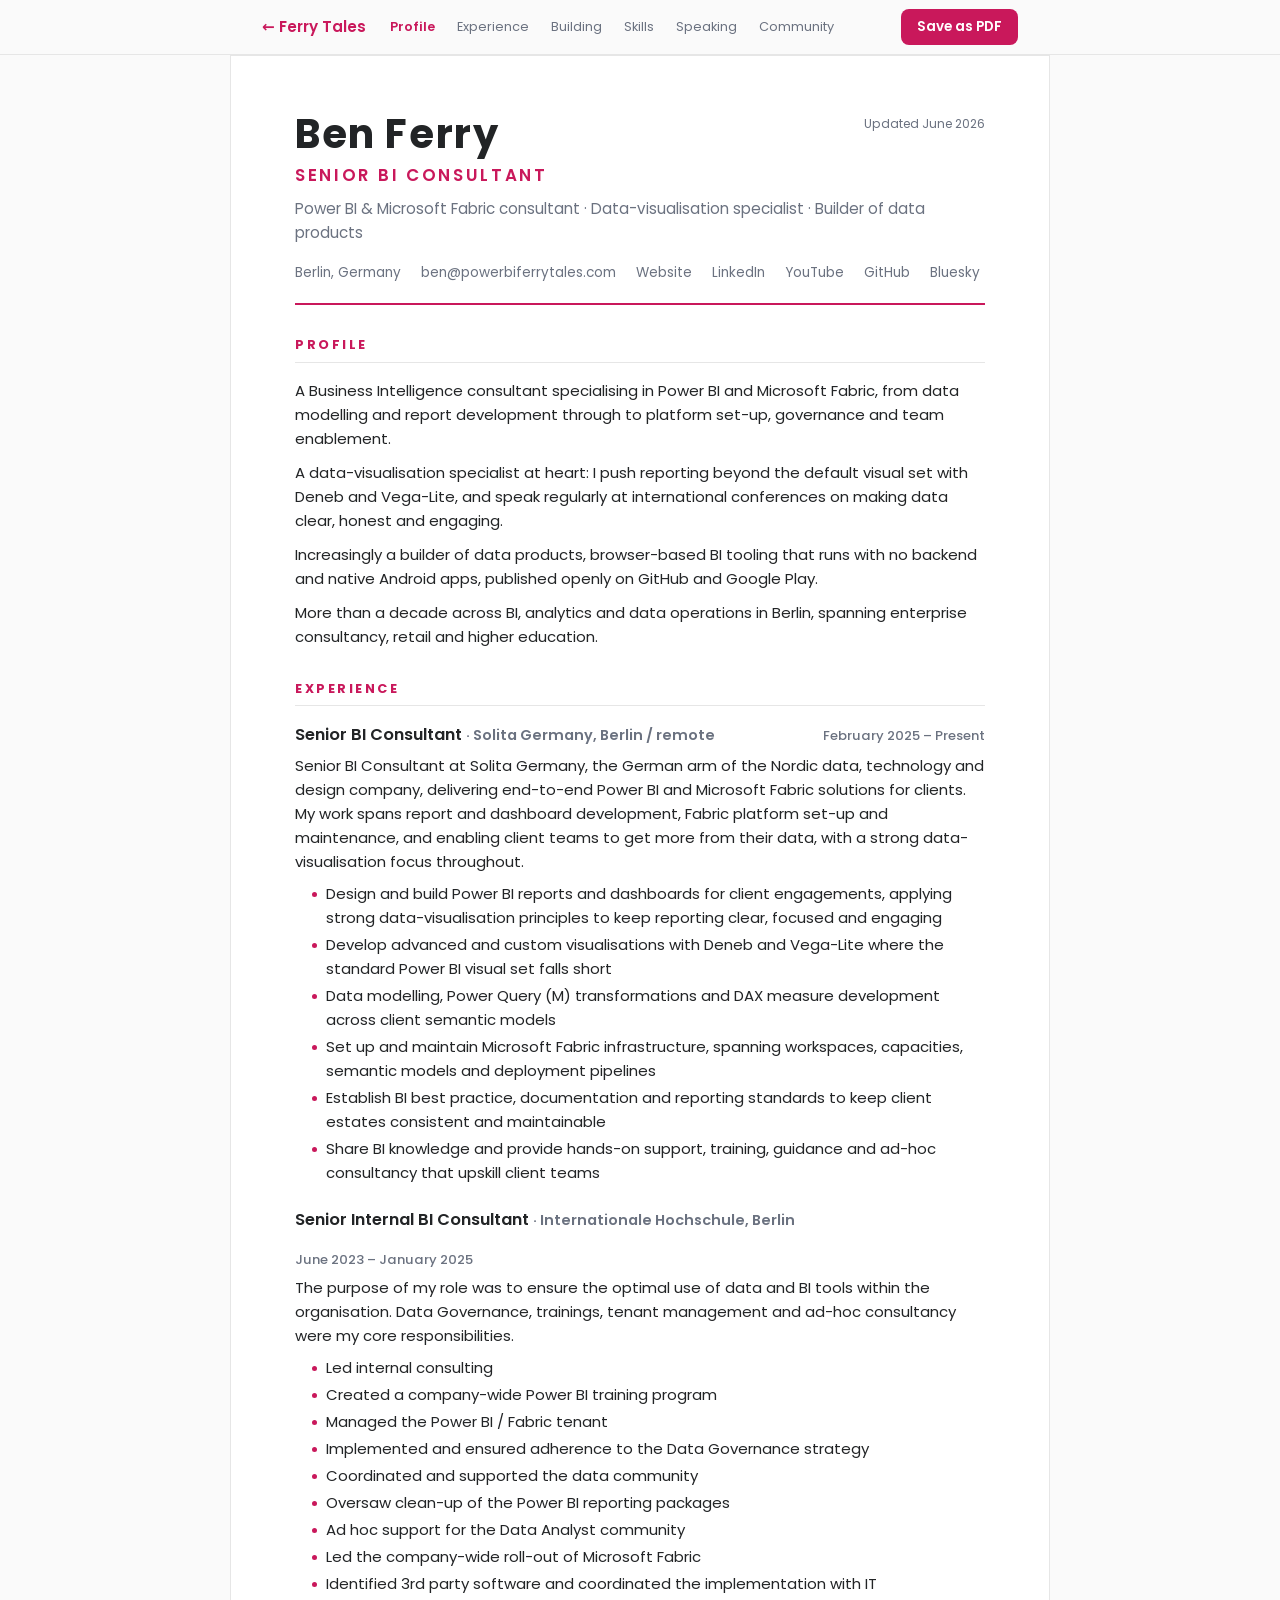
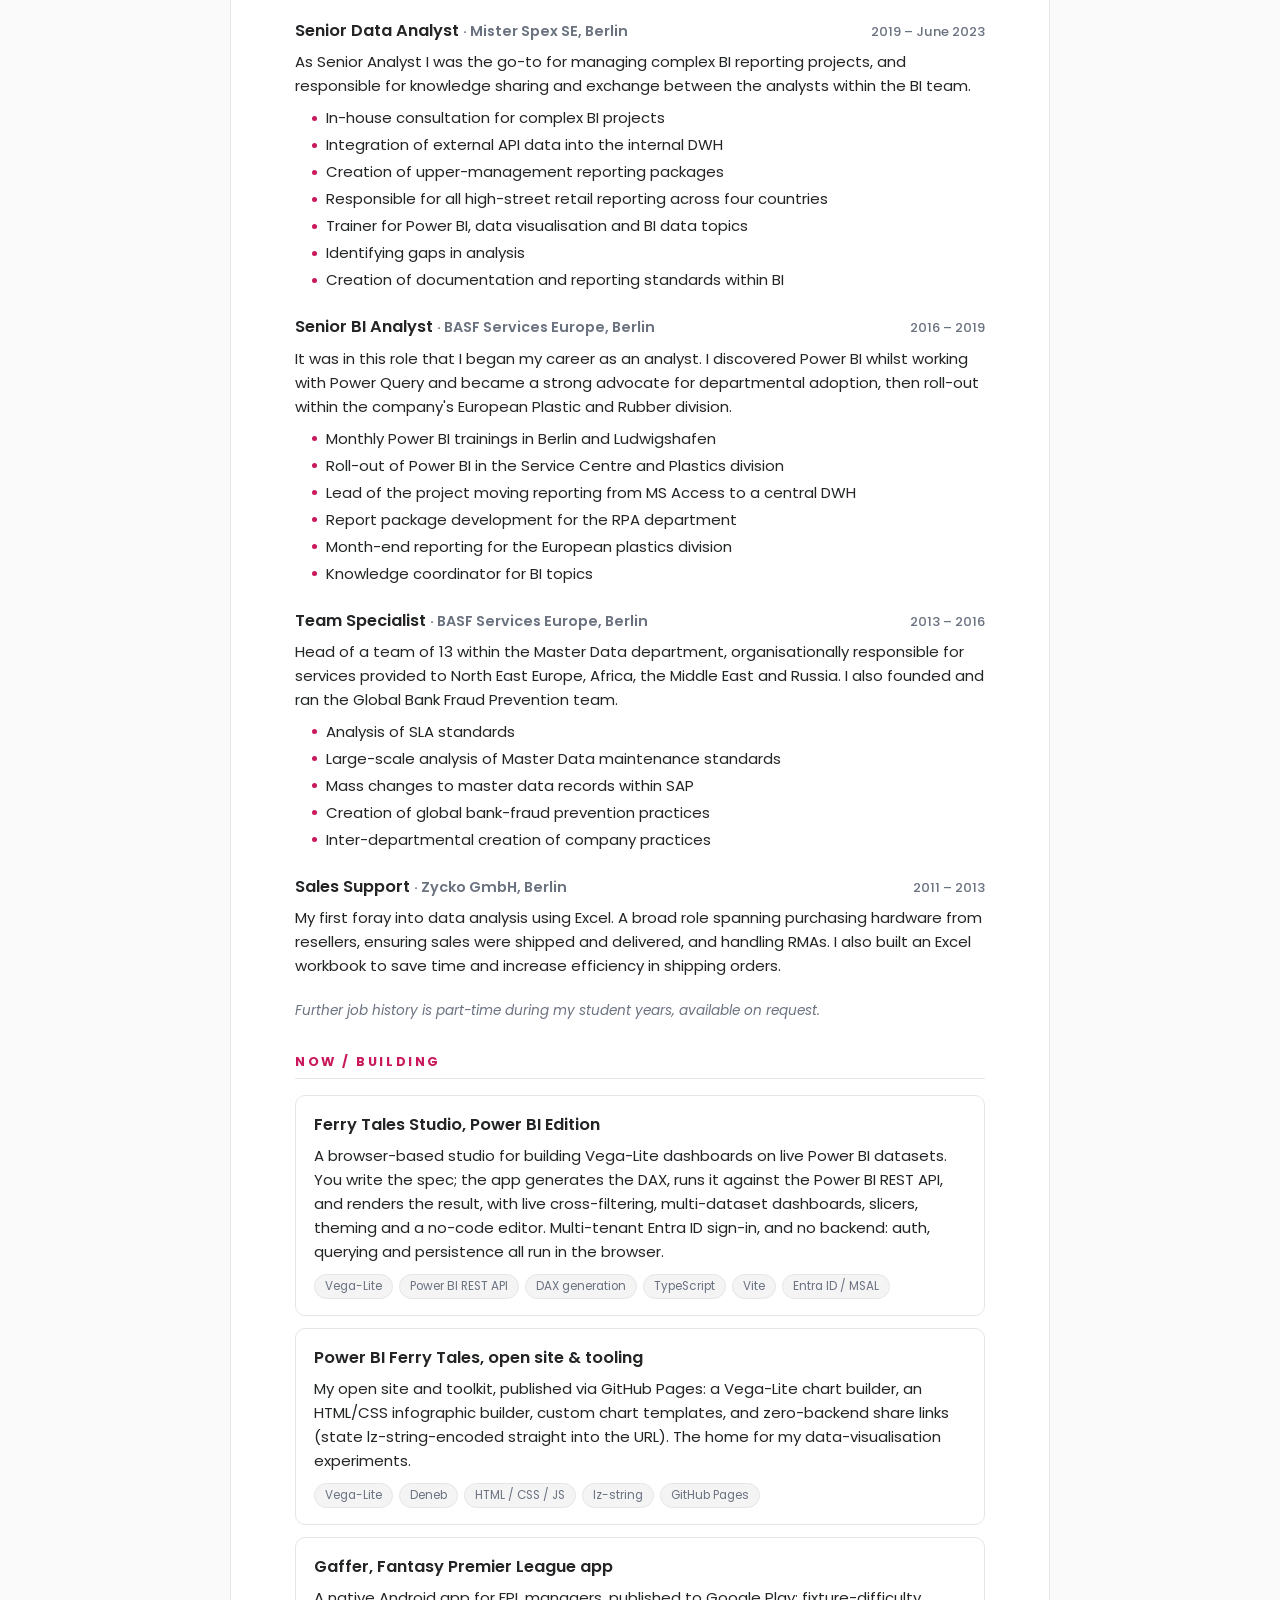
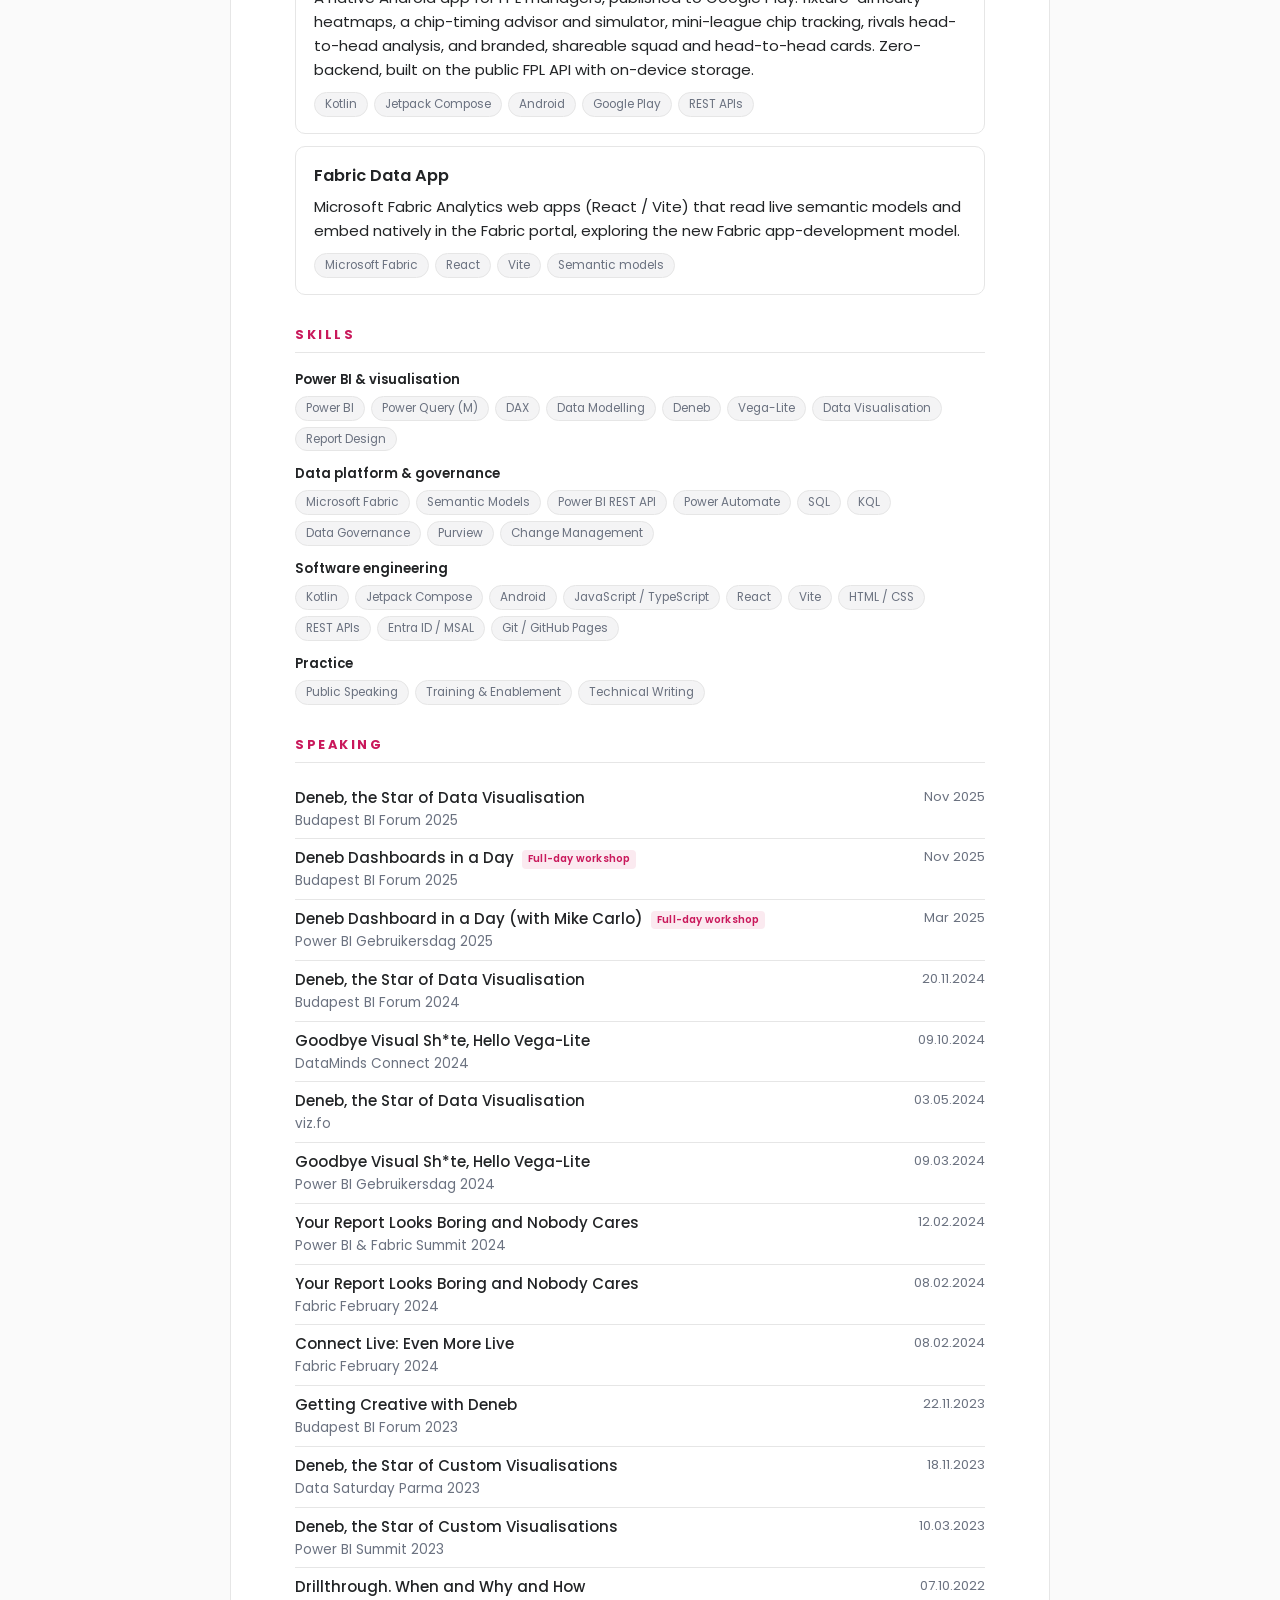
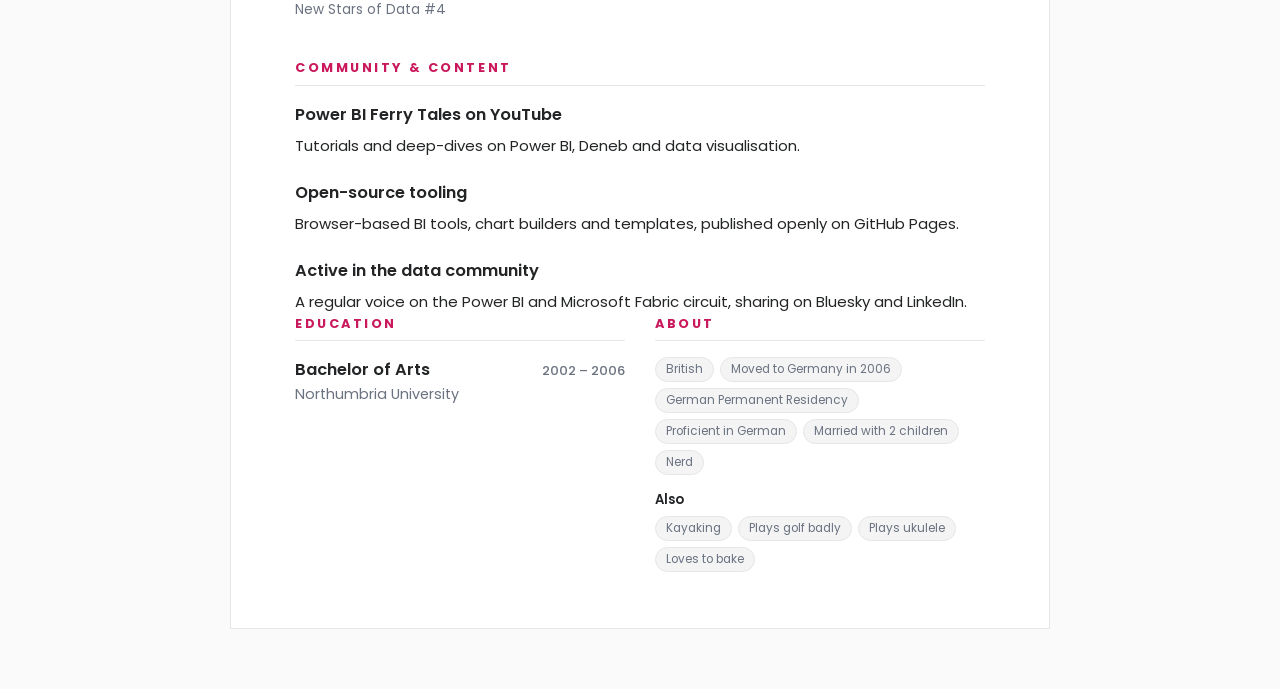
==== cv/index.html @ 7c1b6c0b "CV: add 2025 speaking engagements Budapest BI Forum 2025 (session + full-day precon) and Power BI Ge" ====
<!DOCTYPE html>
<html lang="en">
<head>
  <meta charset="UTF-8">
  <meta name="viewport" content="width=device-width, initial-scale=1.0">
  <title>Ben Ferry, CV</title>
  <meta name="description" content="Living CV of Ben Ferry, Senior BI Consultant. Power BI &amp; Microsoft Fabric, data visualisation, and a builder of data products.">
  <meta property="og:title" content="Ben Ferry, CV">
  <meta property="og:description" content="Senior BI Consultant. Power BI &amp; Microsoft Fabric, data visualisation, builder of data products.">
  <meta property="og:type" content="profile">
  <link rel="preconnect" href="https://fonts.googleapis.com">
  <link rel="preconnect" href="https://fonts.gstatic.com" crossorigin>
  <link href="https://fonts.googleapis.com/css2?family=Poppins:wght@400;500;600;700&display=swap" rel="stylesheet">
  <style>
    /* ── Tokens — one accent, neutrals exempt ── */
    :root{
      --accent:#c9185b;       /* the single brand accent */
      --ink:#222426;          /* primary text */
      --muted:#6b7280;        /* secondary text / dates */
      --rule:#e6e6e6;         /* hairline separators */
      --paper:#ffffff;
      --chip:#f4f4f5;         /* neutral chip fill */
      --maxw:820px;
    }
    *,*::before,*::after{box-sizing:border-box;margin:0;padding:0}
    html{-webkit-text-size-adjust:100%;scroll-behavior:smooth}
    @media(prefers-reduced-motion:reduce){html{scroll-behavior:auto}}
    body{
      font-family:'Poppins',system-ui,sans-serif;
      color:var(--ink);
      background:#fafafa;
      line-height:1.6;
      font-size:15px;
    }

    /* ── Scroll progress (screen only) ── */
    .progress{position:fixed;top:0;left:0;height:3px;width:0;background:var(--accent);z-index:60;transition:width .08s linear}

    /* ── Sticky top bar (screen only) ── */
    .topbar{position:sticky;top:0;z-index:50;background:rgba(250,250,250,.9);backdrop-filter:saturate(180%) blur(8px);-webkit-backdrop-filter:saturate(180%) blur(8px);border-bottom:1px solid var(--rule)}
    .topbar-inner{max-width:var(--maxw);margin:0 auto;display:flex;align-items:center;gap:14px;padding:9px 32px}
    .brand{color:var(--accent);text-decoration:none;font-weight:600;font-size:.95rem;white-space:nowrap}
    .brand:hover{opacity:.7}
    .secnav{display:flex;gap:2px;flex:1;overflow-x:auto;scrollbar-width:none}
    .secnav::-webkit-scrollbar{display:none}
    .secnav a{font-size:.8rem;color:var(--muted);text-decoration:none;padding:5px 10px;border-radius:6px;white-space:nowrap;transition:color .15s,background .15s}
    .secnav a:hover{color:var(--ink);background:var(--chip)}
    .secnav a.active{color:var(--accent);font-weight:600}
    .topbar-actions{display:flex;align-items:center;gap:10px;white-space:nowrap}
    .updated{color:var(--muted);font-size:.8rem}
    .btn{
      font-family:inherit;font-size:.85rem;font-weight:600;
      color:#fff;background:var(--accent);
      border:none;border-radius:8px;
      padding:8px 16px;cursor:pointer;
      transition:opacity .15s;
    }
    .btn:hover{opacity:.85}

    /* ── Sheet ── */
    .sheet{
      max-width:var(--maxw);
      margin:0 auto 60px;
      background:var(--paper);
      border:1px solid var(--rule);
      padding:56px 64px;
    }

    /* ── Masthead ── */
    .masthead{position:relative;border-bottom:2px solid var(--accent);padding-bottom:20px;margin-bottom:28px}
    .masthead .stamp{position:absolute;top:2px;right:0;color:var(--muted);font-size:.76rem}
    .masthead h1{
      font-size:2.5rem;font-weight:700;letter-spacing:.04em;
      color:var(--ink);line-height:1.1;
    }
    .masthead .role{
      color:var(--accent);font-weight:600;font-size:1.05rem;
      letter-spacing:.16em;text-transform:uppercase;margin-top:6px;
    }
    .masthead .tagline{color:var(--muted);margin-top:8px;font-size:.95rem}
    .contact{
      display:flex;flex-wrap:wrap;gap:6px 20px;margin-top:16px;
      font-size:.85rem;
    }
    .contact a,.contact span{color:var(--muted);text-decoration:none}
    .contact a:hover{color:var(--accent)}

    /* ── Sections ── */
    section{margin-top:30px;scroll-margin-top:66px}
    h2{
      font-size:.8rem;font-weight:700;letter-spacing:.2em;text-transform:uppercase;
      color:var(--accent);
      padding-bottom:6px;border-bottom:1px solid var(--rule);
      margin-bottom:16px;
    }
    .profile p{margin-bottom:10px}
    .profile p:last-child{margin-bottom:0}

    /* ── Entry (experience / now) ── */
    .entry{margin-bottom:22px;break-inside:avoid}
    .entry:last-child{margin-bottom:0}
    .entry-head{display:flex;justify-content:space-between;align-items:baseline;gap:16px;flex-wrap:wrap}
    .entry-title{font-weight:600;font-size:1.02rem}
    .entry-org{color:var(--muted);font-size:.9rem}
    .entry-dates{color:var(--muted);font-size:.82rem;white-space:nowrap;font-weight:500}
    .entry-summary{margin-top:6px}
    .entry ul{margin:8px 0 0 0;padding-left:1.1em;list-style:none}
    .entry ul li{position:relative;padding-left:14px;margin-bottom:3px}
    .entry ul li::before{content:"";position:absolute;left:0;top:.62em;width:5px;height:5px;background:var(--accent);border-radius:50%}

    /* ── Tags ── */
    .tags{display:flex;flex-wrap:wrap;gap:6px;margin-top:10px}
    .tag{
      font-size:.74rem;color:var(--muted);
      background:var(--chip);border:1px solid var(--rule);
      border-radius:999px;padding:2px 10px;
    }

    /* ── Skills ── */
    .skill-group{margin-bottom:12px}
    .skill-group h3{font-size:.82rem;font-weight:600;color:var(--ink);margin-bottom:6px}
    .skill-group .items{display:flex;flex-wrap:wrap;gap:6px}

    /* ── Speaking ── */
    .talk{display:flex;justify-content:space-between;gap:16px;padding:7px 0;border-bottom:1px solid var(--rule)}
    .talk:last-child{border-bottom:none}
    .talk .meta{min-width:0}
    .talk .title{font-weight:500}
    .talk .event{color:var(--muted);font-size:.85rem}
    .talk .date{color:var(--muted);font-size:.82rem;white-space:nowrap}
    .talk-label{display:inline-block;font-size:.64rem;font-weight:600;color:var(--accent);background:#fbeaf0;border-radius:4px;padding:1px 6px;margin-left:8px;vertical-align:1px;letter-spacing:.02em}

    /* ── Two-up footer sections ── */
    .grid2{display:grid;grid-template-columns:1fr 1fr;gap:30px}
    .pill-list{display:flex;flex-wrap:wrap;gap:6px}
    .note{color:var(--muted);font-size:.85rem;font-style:italic;margin-top:10px}

    /* ── Website-feel touches (screen only) ── */
    .tag{transition:color .15s,border-color .15s,background .15s}
    .tag:hover{color:var(--ink);border-color:var(--accent)}
    .contact a{transition:color .15s}
    .talk .title{transition:color .15s}
    .talk:hover .title{color:var(--accent)}
    .now .entry{border:1px solid var(--rule);border-radius:10px;padding:16px 18px;margin-bottom:12px;transition:border-color .18s}
    .now .entry:last-child{margin-bottom:0}
    html.js .now .entry:hover{border-color:var(--accent)}

    /* ── Scroll reveal (only when JS runs; print & reduced-motion opt out) ── */
    html.js .reveal{opacity:0;transform:translateY(14px);transition:opacity .5s ease,transform .5s ease}
    html.js .reveal.in{opacity:1;transform:none}
    @media(prefers-reduced-motion:reduce){html.js .reveal{opacity:1;transform:none;transition:none}}

    @media(max-width:680px){
      .sheet{padding:32px 22px}
      .masthead h1{font-size:2rem}
      .grid2{grid-template-columns:1fr;gap:20px}
      .topbar-inner{padding:9px 16px;gap:10px}
    }

    /* Hide the section nav before it gets tight enough to clip a label */
    @media(max-width:760px){ .secnav{display:none} }

    /* ── Print / PDF ── */
    @media print{
      body{background:#fff;font-size:11.5px}
      .topbar,.progress{display:none}
      .sheet{border:none;max-width:none;margin:0;padding:0 6mm}
      h2{break-after:avoid}
      .entry,.talk,.skill-group{break-inside:avoid}
      .now .entry{border:none;border-radius:0;padding:0;margin-bottom:16px}
      .reveal{opacity:1 !important;transform:none !important}
      a{color:inherit;text-decoration:none}
      @page{margin:14mm}
    }
  </style>
</head>
<body>

  <div class="progress" id="progress" aria-hidden="true"></div>

  <header class="topbar">
    <div class="topbar-inner">
      <a class="brand" href="../index.html">← Ferry Tales</a>
      <nav class="secnav" id="secnav" aria-label="CV sections"></nav>
      <div class="topbar-actions">
        <button class="btn" onclick="window.print()">Save as PDF</button>
      </div>
    </div>
  </header>

  <main class="sheet" id="cv" aria-busy="true">
    <p style="color:var(--muted)">Loading…</p>
  </main>

  <!-- ════════════════════════════════════════════════════════════════
       CV DATA — single source of truth. Edit this block to update the CV.
       (Embedded so the page works when opened directly, with no server.)
       ════════════════════════════════════════════════════════════════ -->
  <script type="application/json" id="cv-data">
{
  "updated": "June 2026",
  "name": "Ben Ferry",
  "title": "Senior BI Consultant",
  "tagline": "Power BI & Microsoft Fabric consultant · Data-visualisation specialist · Builder of data products",
  "contact": {
    "email": "ben@powerbiferrytales.com",
    "location": "Berlin, Germany",
    "website": "https://powerbiferrytales.github.io",
    "youtube": "https://www.youtube.com/@PowerBIFerryTales",
    "linkedin": "https://www.linkedin.com/in/powerbiferrytales/",
    "github": "https://github.com/powerbiferrytales",
    "bluesky": "https://bsky.app/profile/powerbiferrytales.bsky.social"
  },
  "profile": [
    "A Business Intelligence consultant specialising in Power BI and Microsoft Fabric, from data modelling and report development through to platform set-up, governance and team enablement.",
    "A data-visualisation specialist at heart: I push reporting beyond the default visual set with Deneb and Vega-Lite, and speak regularly at international conferences on making data clear, honest and engaging.",
    "Increasingly a builder of data products, browser-based BI tooling that runs with no backend and native Android apps, published openly on GitHub and Google Play.",
    "More than a decade across BI, analytics and data operations in Berlin, spanning enterprise consultancy, retail and higher education."
  ],
  "now": [
    {
      "name": "Ferry Tales Studio, Power BI Edition",
      "blurb": "A browser-based studio for building Vega-Lite dashboards on live Power BI datasets. You write the spec; the app generates the DAX, runs it against the Power BI REST API, and renders the result, with live cross-filtering, multi-dataset dashboards, slicers, theming and a no-code editor. Multi-tenant Entra ID sign-in, and no backend: auth, querying and persistence all run in the browser.",
      "tags": ["Vega-Lite", "Power BI REST API", "DAX generation", "TypeScript", "Vite", "Entra ID / MSAL"]
    },
    {
      "name": "Power BI Ferry Tales, open site & tooling",
      "blurb": "My open site and toolkit, published via GitHub Pages: a Vega-Lite chart builder, an HTML/CSS infographic builder, custom chart templates, and zero-backend share links (state lz-string-encoded straight into the URL). The home for my data-visualisation experiments.",
      "tags": ["Vega-Lite", "Deneb", "HTML / CSS / JS", "lz-string", "GitHub Pages"]
    },
    {
      "name": "Gaffer, Fantasy Premier League app",
      "blurb": "A native Android app for FPL managers, published to Google Play: fixture-difficulty heatmaps, a chip-timing advisor and simulator, mini-league chip tracking, rivals head-to-head analysis, and branded, shareable squad and head-to-head cards. Zero-backend, built on the public FPL API with on-device storage.",
      "tags": ["Kotlin", "Jetpack Compose", "Android", "Google Play", "REST APIs"]
    },
    {
      "name": "Fabric Data App",
      "blurb": "Microsoft Fabric Analytics web apps (React / Vite) that read live semantic models and embed natively in the Fabric portal, exploring the new Fabric app-development model.",
      "tags": ["Microsoft Fabric", "React", "Vite", "Semantic models"]
    }
  ],
  "experience": [
    {
      "role": "Senior BI Consultant",
      "org": "Solita Germany",
      "location": "Berlin / remote",
      "start": "February 2025",
      "end": "Present",
      "summary": "Senior BI Consultant at Solita Germany, the German arm of the Nordic data, technology and design company, delivering end-to-end Power BI and Microsoft Fabric solutions for clients. My work spans report and dashboard development, Fabric platform set-up and maintenance, and enabling client teams to get more from their data, with a strong data-visualisation focus throughout.",
      "bullets": [
        "Design and build Power BI reports and dashboards for client engagements, applying strong data-visualisation principles to keep reporting clear, focused and engaging",
        "Develop advanced and custom visualisations with Deneb and Vega-Lite where the standard Power BI visual set falls short",
        "Data modelling, Power Query (M) transformations and DAX measure development across client semantic models",
        "Set up and maintain Microsoft Fabric infrastructure, spanning workspaces, capacities, semantic models and deployment pipelines",
        "Establish BI best practice, documentation and reporting standards to keep client estates consistent and maintainable",
        "Share BI knowledge and provide hands-on support, training, guidance and ad-hoc consultancy that upskill client teams"
      ]
    },
    {
      "role": "Senior Internal BI Consultant",
      "org": "Internationale Hochschule",
      "location": "Berlin",
      "start": "June 2023",
      "end": "January 2025",
      "summary": "The purpose of my role was to ensure the optimal use of data and BI tools within the organisation. Data Governance, trainings, tenant management and ad-hoc consultancy were my core responsibilities.",
      "bullets": [
        "Led internal consulting",
        "Created a company-wide Power BI training program",
        "Managed the Power BI / Fabric tenant",
        "Implemented and ensured adherence to the Data Governance strategy",
        "Coordinated and supported the data community",
        "Oversaw clean-up of the Power BI reporting packages",
        "Ad hoc support for the Data Analyst community",
        "Led the company-wide roll-out of Microsoft Fabric",
        "Identified 3rd party software and coordinated the implementation with IT"
      ]
    },
    {
      "role": "Senior Data Analyst",
      "org": "Mister Spex SE",
      "location": "Berlin",
      "start": "2019",
      "end": "June 2023",
      "summary": "As Senior Analyst I was the go-to for managing complex BI reporting projects, and responsible for knowledge sharing and exchange between the analysts within the BI team.",
      "bullets": [
        "In-house consultation for complex BI projects",
        "Integration of external API data into the internal DWH",
        "Creation of upper-management reporting packages",
        "Responsible for all high-street retail reporting across four countries",
        "Trainer for Power BI, data visualisation and BI data topics",
        "Identifying gaps in analysis",
        "Creation of documentation and reporting standards within BI"
      ]
    },
    {
      "role": "Senior BI Analyst",
      "org": "BASF Services Europe",
      "location": "Berlin",
      "start": "2016",
      "end": "2019",
      "summary": "It was in this role that I began my career as an analyst. I discovered Power BI whilst working with Power Query and became a strong advocate for departmental adoption, then roll-out within the company's European Plastic and Rubber division.",
      "bullets": [
        "Monthly Power BI trainings in Berlin and Ludwigshafen",
        "Roll-out of Power BI in the Service Centre and Plastics division",
        "Lead of the project moving reporting from MS Access to a central DWH",
        "Report package development for the RPA department",
        "Month-end reporting for the European plastics division",
        "Knowledge coordinator for BI topics"
      ]
    },
    {
      "role": "Team Specialist",
      "org": "BASF Services Europe",
      "location": "Berlin",
      "start": "2013",
      "end": "2016",
      "summary": "Head of a team of 13 within the Master Data department, organisationally responsible for services provided to North East Europe, Africa, the Middle East and Russia. I also founded and ran the Global Bank Fraud Prevention team.",
      "bullets": [
        "Analysis of SLA standards",
        "Large-scale analysis of Master Data maintenance standards",
        "Mass changes to master data records within SAP",
        "Creation of global bank-fraud prevention practices",
        "Inter-departmental creation of company practices"
      ]
    },
    {
      "role": "Sales Support",
      "org": "Zycko GmbH",
      "location": "Berlin",
      "start": "2011",
      "end": "2013",
      "summary": "My first foray into data analysis using Excel. A broad role spanning purchasing hardware from resellers, ensuring sales were shipped and delivered, and handling RMAs. I also built an Excel workbook to save time and increase efficiency in shipping orders.",
      "bullets": []
    }
  ],
  "experienceNote": "Further job history is part-time during my student years, available on request.",
  "skills": [
    {
      "group": "Power BI & visualisation",
      "items": ["Power BI", "Power Query (M)", "DAX", "Data Modelling", "Deneb", "Vega-Lite", "Data Visualisation", "Report Design"]
    },
    {
      "group": "Data platform & governance",
      "items": ["Microsoft Fabric", "Semantic Models", "Power BI REST API", "Power Automate", "SQL", "KQL", "Data Governance", "Purview", "Change Management"]
    },
    {
      "group": "Software engineering",
      "items": ["Kotlin", "Jetpack Compose", "Android", "JavaScript / TypeScript", "React", "Vite", "HTML / CSS", "REST APIs", "Entra ID / MSAL", "Git / GitHub Pages"]
    },
    {
      "group": "Practice",
      "items": ["Public Speaking", "Training & Enablement", "Technical Writing"]
    }
  ],
  "speaking": [
    { "event": "Budapest BI Forum 2025", "date": "Nov 2025", "talk": "Deneb, the Star of Data Visualisation" },
    { "event": "Budapest BI Forum 2025", "date": "Nov 2025", "talk": "Deneb Dashboards in a Day", "label": "Full-day workshop" },
    { "event": "Power BI Gebruikersdag 2025", "date": "Mar 2025", "talk": "Deneb Dashboard in a Day (with Mike Carlo)", "label": "Full-day workshop" },
    { "event": "Budapest BI Forum 2024", "date": "20.11.2024", "talk": "Deneb, the Star of Data Visualisation" },
    { "event": "DataMinds Connect 2024", "date": "09.10.2024", "talk": "Goodbye Visual Sh*te, Hello Vega-Lite" },
    { "event": "viz.fo", "date": "03.05.2024", "talk": "Deneb, the Star of Data Visualisation" },
    { "event": "Power BI Gebruikersdag 2024", "date": "09.03.2024", "talk": "Goodbye Visual Sh*te, Hello Vega-Lite" },
    { "event": "Power BI & Fabric Summit 2024", "date": "12.02.2024", "talk": "Your Report Looks Boring and Nobody Cares" },
    { "event": "Fabric February 2024", "date": "08.02.2024", "talk": "Your Report Looks Boring and Nobody Cares" },
    { "event": "Fabric February 2024", "date": "08.02.2024", "talk": "Connect Live: Even More Live" },
    { "event": "Budapest BI Forum 2023", "date": "22.11.2023", "talk": "Getting Creative with Deneb" },
    { "event": "Data Saturday Parma 2023", "date": "18.11.2023", "talk": "Deneb, the Star of Custom Visualisations" },
    { "event": "Power BI Summit 2023", "date": "10.03.2023", "talk": "Deneb, the Star of Custom Visualisations" },
    { "event": "New Stars of Data #4", "date": "07.10.2022", "talk": "Drillthrough. When and Why and How" }
  ],
  "community": [
    { "name": "Power BI Ferry Tales on YouTube", "blurb": "Tutorials and deep-dives on Power BI, Deneb and data visualisation." },
    { "name": "Open-source tooling", "blurb": "Browser-based BI tools, chart builders and templates, published openly on GitHub Pages." },
    { "name": "Active in the data community", "blurb": "A regular voice on the Power BI and Microsoft Fabric circuit, sharing on Bluesky and LinkedIn." }
  ],
  "education": [
    { "qualification": "Bachelor of Arts", "institution": "Northumbria University", "period": "2002 – 2006" }
  ],
  "about": ["British", "Moved to Germany in 2006", "German Permanent Residency", "Proficient in German", "Married with 2 children", "Nerd"],
  "interests": ["Kayaking", "Plays golf badly", "Plays ukulele", "Loves to bake"]
}
  </script>

  <script>
    const esc = s => String(s).replace(/[&<>"]/g, c => ({'&':'&amp;','<':'&lt;','>':'&gt;','"':'&quot;'}[c]));

    function contactRow(c){
      const parts = [];
      if(c.location) parts.push(`<span>${esc(c.location)}</span>`);
      if(c.email)    parts.push(`<a href="mailto:${esc(c.email)}">${esc(c.email)}</a>`);
      if(c.website)  parts.push(`<a href="${esc(c.website)}" target="_blank" rel="noopener">Website</a>`);
      if(c.linkedin) parts.push(`<a href="${esc(c.linkedin)}" target="_blank" rel="noopener">LinkedIn</a>`);
      if(c.youtube)  parts.push(`<a href="${esc(c.youtube)}" target="_blank" rel="noopener">YouTube</a>`);
      if(c.github)   parts.push(`<a href="${esc(c.github)}" target="_blank" rel="noopener">GitHub</a>`);
      if(c.bluesky)  parts.push(`<a href="${esc(c.bluesky)}" target="_blank" rel="noopener">Bluesky</a>`);
      return `<div class="contact">${parts.join('')}</div>`;
    }

    const tags = arr => arr && arr.length
      ? `<div class="tags">${arr.map(t=>`<span class="tag">${esc(t)}</span>`).join('')}</div>` : '';

    function nowSection(items){
      if(!items || !items.length) return '';
      return `<section class="now"><h2>Now / Building</h2>${items.map(p=>`
        <div class="entry">
          <div class="entry-head"><span class="entry-title">${esc(p.name)}</span></div>
          <p class="entry-summary">${esc(p.blurb)}</p>
          ${tags(p.tags)}
        </div>`).join('')}</section>`;
    }

    function experienceSection(items, note){
      if(!items || !items.length) return '';
      const body = items.map(e=>`
        <div class="entry">
          <div class="entry-head">
            <span class="entry-title">${esc(e.role)} <span class="entry-org">· ${esc(e.org)}${e.location?', '+esc(e.location):''}</span></span>
            <span class="entry-dates">${esc(e.start)} – ${esc(e.end)}</span>
          </div>
          ${e.summary?`<p class="entry-summary">${esc(e.summary)}</p>`:''}
          ${e.bullets && e.bullets.length?`<ul>${e.bullets.map(b=>`<li>${esc(b)}</li>`).join('')}</ul>`:''}
        </div>`).join('');
      return `<section><h2>Experience</h2>${body}${note?`<p class="note">${esc(note)}</p>`:''}</section>`;
    }

    function skillsSection(groups){
      if(!groups || !groups.length) return '';
      return `<section><h2>Skills</h2>${groups.map(g=>`
        <div class="skill-group">
          <h3>${esc(g.group)}</h3>
          <div class="items">${g.items.map(i=>`<span class="tag">${esc(i)}</span>`).join('')}</div>
        </div>`).join('')}</section>`;
    }

    function speakingSection(items){
      if(!items || !items.length) return '';
      return `<section><h2>Speaking</h2>${items.map(t=>`
        <div class="talk">
          <div class="meta"><div class="title">${esc(t.talk)}${t.label?`<span class="talk-label">${esc(t.label)}</span>`:''}</div><div class="event">${esc(t.event)}</div></div>
          <div class="date">${esc(t.date)}</div>
        </div>`).join('')}</section>`;
    }

    function communitySection(items){
      if(!items || !items.length) return '';
      return `<section><h2>Community &amp; Content</h2>${items.map(c=>`
        <div class="entry">
          <div class="entry-head"><span class="entry-title">${esc(c.name)}</span></div>
          ${c.blurb?`<p class="entry-summary">${esc(c.blurb)}</p>`:''}
        </div>`).join('')}</section>`;
    }

    function footerSections(cv){
      const edu = (cv.education||[]).map(e=>`
        <div class="entry">
          <div class="entry-head">
            <span class="entry-title">${esc(e.qualification)}</span>
            <span class="entry-dates">${esc(e.period)}</span>
          </div>
          <div class="entry-org">${esc(e.institution)}</div>
        </div>`).join('');
      const about = (cv.about||[]).map(a=>`<span class="tag">${esc(a)}</span>`).join('');
      const interests = (cv.interests||[]).map(a=>`<span class="tag">${esc(a)}</span>`).join('');
      return `
        <div class="grid2">
          <section style="margin-top:0"><h2>Education</h2>${edu}</section>
          <section style="margin-top:0"><h2>About</h2><div class="pill-list">${about}</div>
            ${interests?`<h3 style="font-size:.82rem;font-weight:600;margin:14px 0 6px">Also</h3><div class="pill-list">${interests}</div>`:''}
          </section>
        </div>`;
    }

    function render(cv){
      document.title = `${cv.name}, CV`;
      const html = `
        <header class="masthead">
          ${cv.updated?`<div class="stamp">Updated ${esc(cv.updated)}</div>`:''}
          <h1>${esc(cv.name)}</h1>
          <div class="role">${esc(cv.title)}</div>
          ${cv.tagline?`<div class="tagline">${esc(cv.tagline)}</div>`:''}
          ${contactRow(cv.contact||{})}
        </header>
        ${cv.profile&&cv.profile.length?`<section class="profile"><h2>Profile</h2>${cv.profile.map(p=>`<p>${esc(p)}</p>`).join('')}</section>`:''}
        ${experienceSection(cv.experience, cv.experienceNote)}
        ${nowSection(cv.now)}
        ${skillsSection(cv.skills)}
        ${speakingSection(cv.speaking)}
        ${communitySection(cv.community)}
        ${footerSections(cv)}
      `;
      const el = document.getElementById('cv');
      el.innerHTML = html;
      el.setAttribute('aria-busy','false');
    }

    const slug = s => s.toLowerCase().replace(/[^a-z0-9]+/g,'-').replace(/^-|-$/g,'');
    const NAV_LABELS = { 'now-building':'Building', 'community-content':'Community', 'education-about':'Education' };

    function enhance(){
      const cvEl = document.getElementById('cv');
      const sections = [...cvEl.querySelectorAll(':scope > section')];
      const nav = document.getElementById('secnav');

      // Build the section nav from whatever sections were rendered
      sections.forEach(s=>{
        const h = s.querySelector('h2'); if(!h) return;
        const id = slug(h.textContent);
        s.id = id;
        const a = document.createElement('a');
        a.href = '#'+id;
        a.textContent = NAV_LABELS[id] || h.textContent.trim();
        a.dataset.target = id;
        nav.appendChild(a);
      });
      const links = [...nav.querySelectorAll('a')];

      // Scroll-reveal (sections + footer block)
      const revealEls = [...sections];
      const footer = cvEl.querySelector('.grid2'); if(footer) revealEls.push(footer);
      revealEls.forEach(el=>el.classList.add('reveal'));
      // Hard reveal: drop the .reveal hidden state entirely so visibility never
      // depends on a transition actually running (belt-and-braces for odd envs).
      const hardReveal = ()=>revealEls.forEach(el=>{ el.classList.add('in'); el.classList.remove('reveal'); });

      try{
        if('IntersectionObserver' in window){
          const ro = new IntersectionObserver((entries)=>{
            entries.forEach(e=>{ if(e.isIntersecting){ e.target.classList.add('in'); ro.unobserve(e.target); } });
          }, { rootMargin:'0px 0px -8% 0px', threshold:0.05 });
          revealEls.forEach(el=>ro.observe(el));

          // Scroll-spy: highlight the section crossing the middle band
          const so = new IntersectionObserver((entries)=>{
            entries.forEach(e=>{ if(e.isIntersecting){
              links.forEach(l=>l.classList.toggle('active', l.dataset.target===e.target.id));
            }});
          }, { rootMargin:'-45% 0px -50% 0px', threshold:0 });
          sections.forEach(s=>so.observe(s));
        } else {
          hardReveal();
        }
      }catch(e){ hardReveal(); }

      // Fail-safe: if nothing has revealed shortly after load, force everything visible
      setTimeout(()=>{ if(!cvEl.querySelector('.reveal.in')) hardReveal(); }, 1000);

      // Scroll-progress bar
      const prog = document.getElementById('progress');
      const onScroll = ()=>{
        const h = document.documentElement;
        const max = h.scrollHeight - h.clientHeight;
        prog.style.width = (max>0 ? (h.scrollTop/max)*100 : 0) + '%';
      };
      window.addEventListener('scroll', onScroll, { passive:true });
      onScroll();
    }

    try{
      document.documentElement.classList.add('js');
      const data = JSON.parse(document.getElementById('cv-data').textContent);
      render(data);
      enhance();
    }catch(err){
      document.getElementById('cv').innerHTML =
        `<p style="color:var(--muted)">Couldn't read the embedded CV data (${esc(err.message)}).</p>`;
    }
  </script>
</body>
</html>
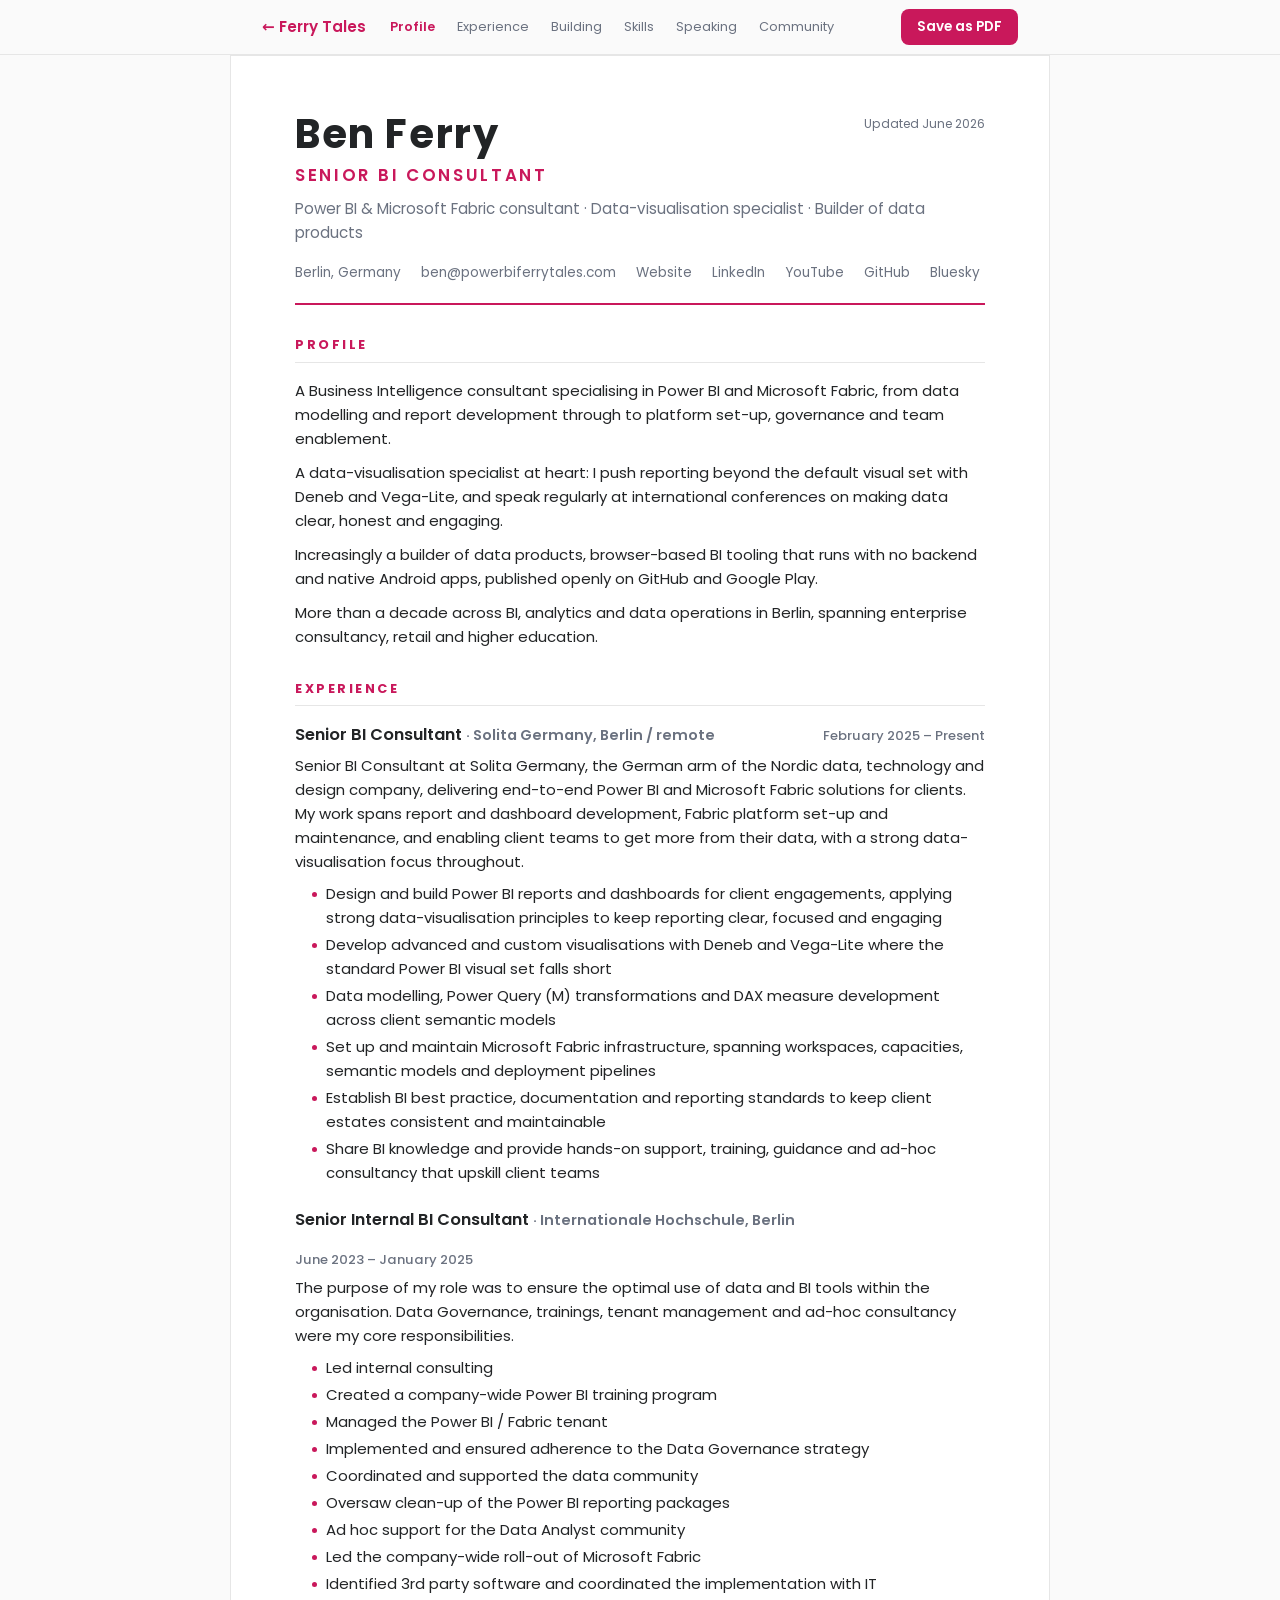
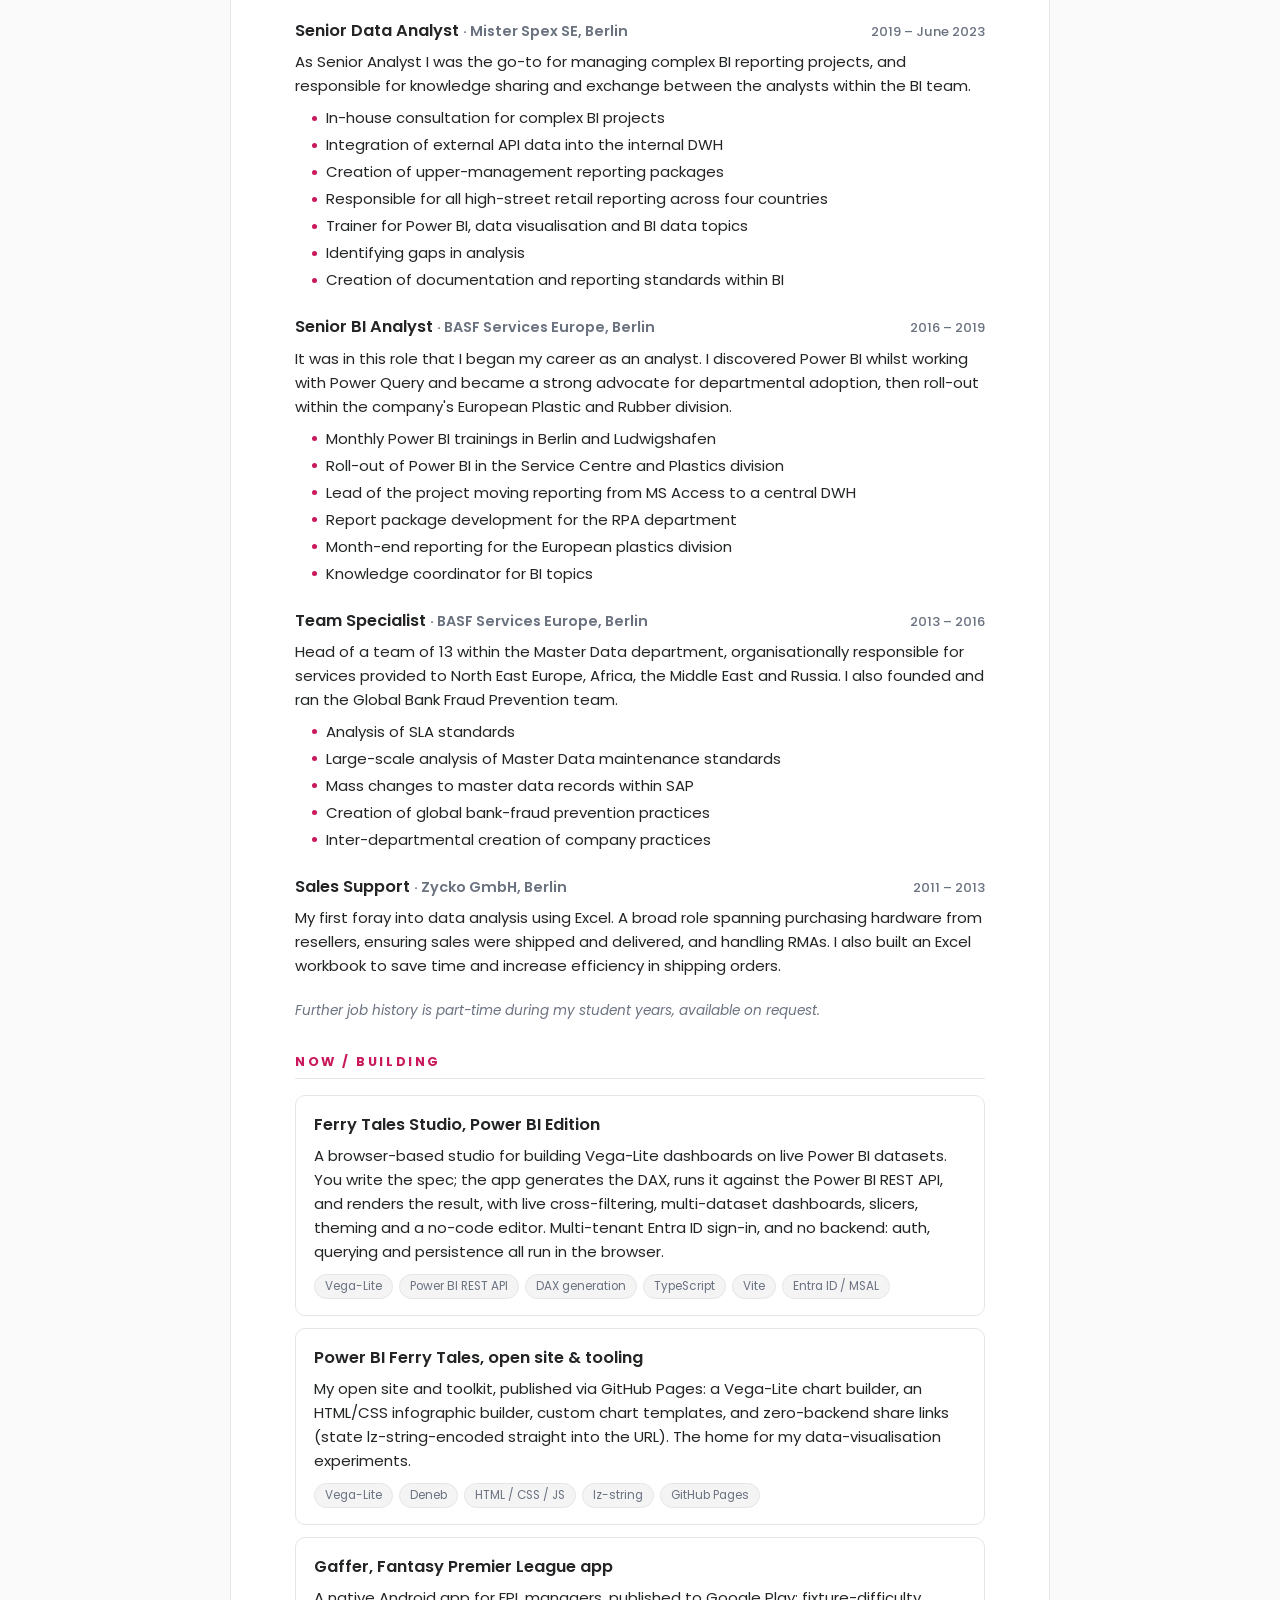
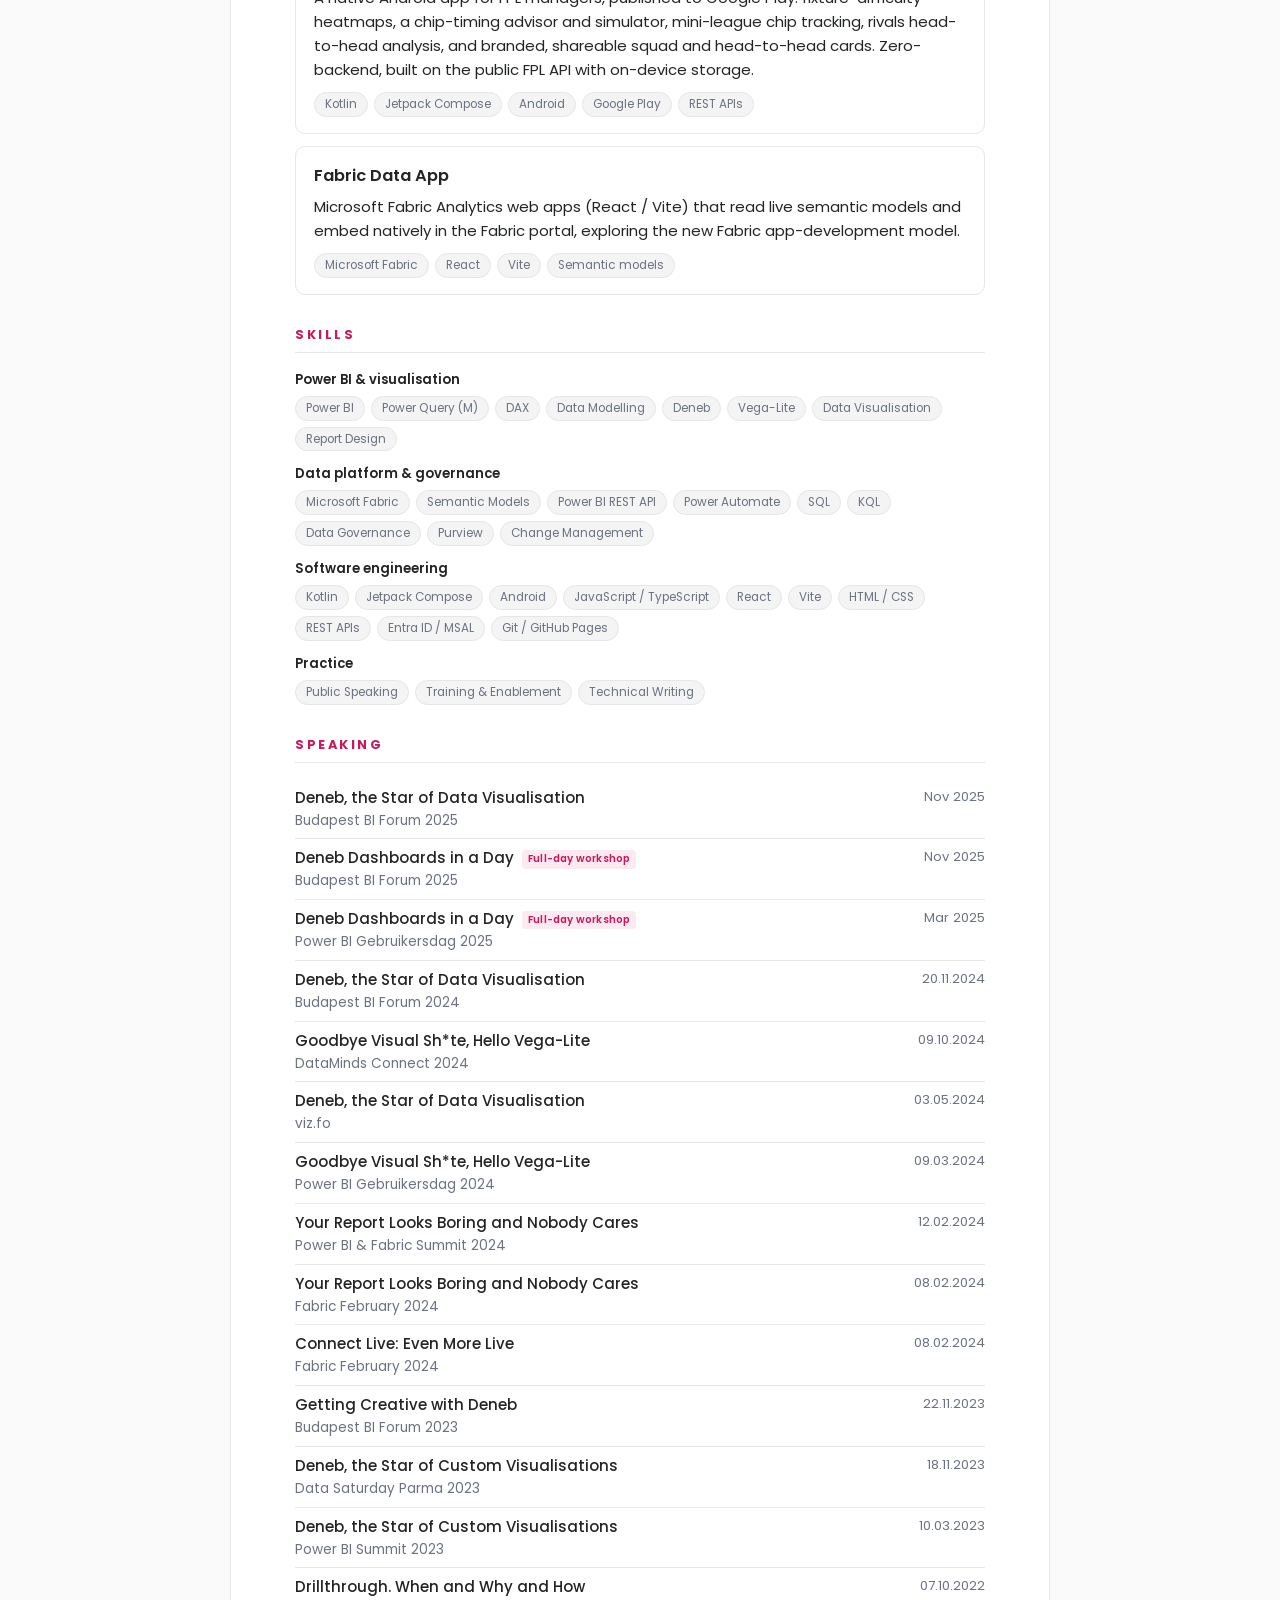
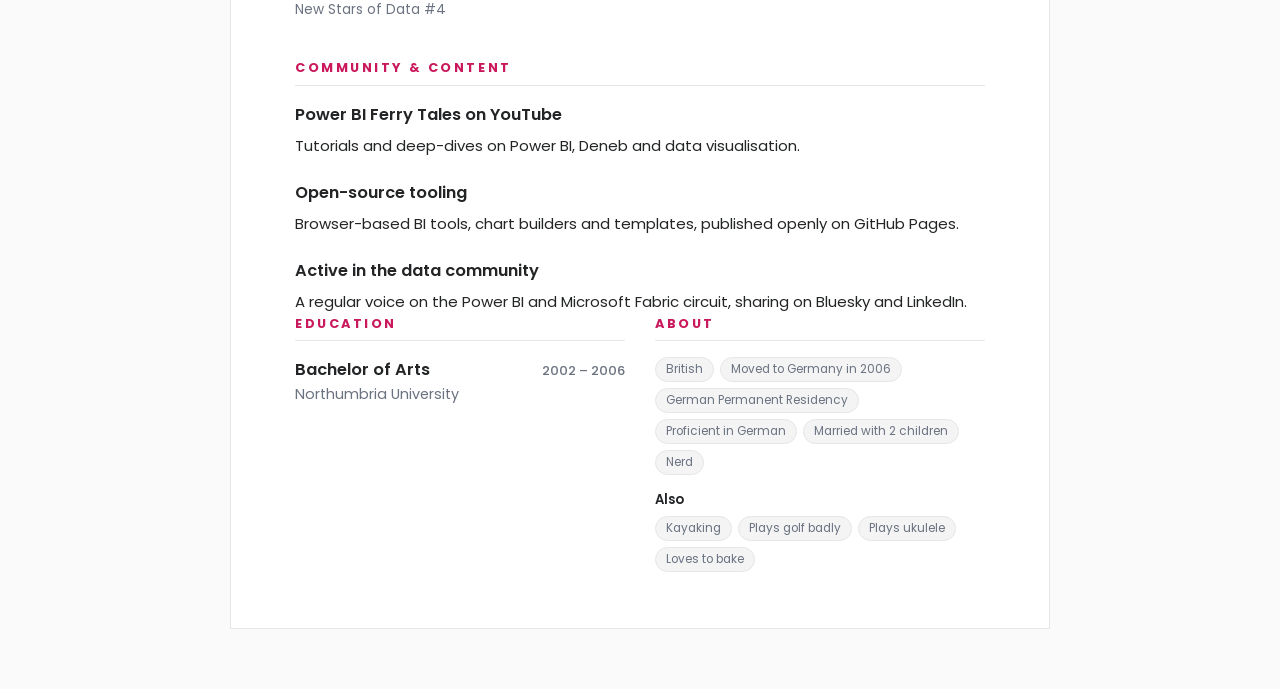
==== commit 46f5e411: "CV: standardise precon title, drop co-presenter note Both full-day workshops now read "Deneb Dashboa" ====
--- a/cv/index.html
+++ b/cv/index.html
@@ -355,7 +355,7 @@
   "speaking": [
     { "event": "Budapest BI Forum 2025", "date": "Nov 2025", "talk": "Deneb, the Star of Data Visualisation" },
     { "event": "Budapest BI Forum 2025", "date": "Nov 2025", "talk": "Deneb Dashboards in a Day", "label": "Full-day workshop" },
-    { "event": "Power BI Gebruikersdag 2025", "date": "Mar 2025", "talk": "Deneb Dashboard in a Day (with Mike Carlo)", "label": "Full-day workshop" },
+    { "event": "Power BI Gebruikersdag 2025", "date": "Mar 2025", "talk": "Deneb Dashboards in a Day", "label": "Full-day workshop" },
     { "event": "Budapest BI Forum 2024", "date": "20.11.2024", "talk": "Deneb, the Star of Data Visualisation" },
     { "event": "DataMinds Connect 2024", "date": "09.10.2024", "talk": "Goodbye Visual Sh*te, Hello Vega-Lite" },
     { "event": "viz.fo", "date": "03.05.2024", "talk": "Deneb, the Star of Data Visualisation" },
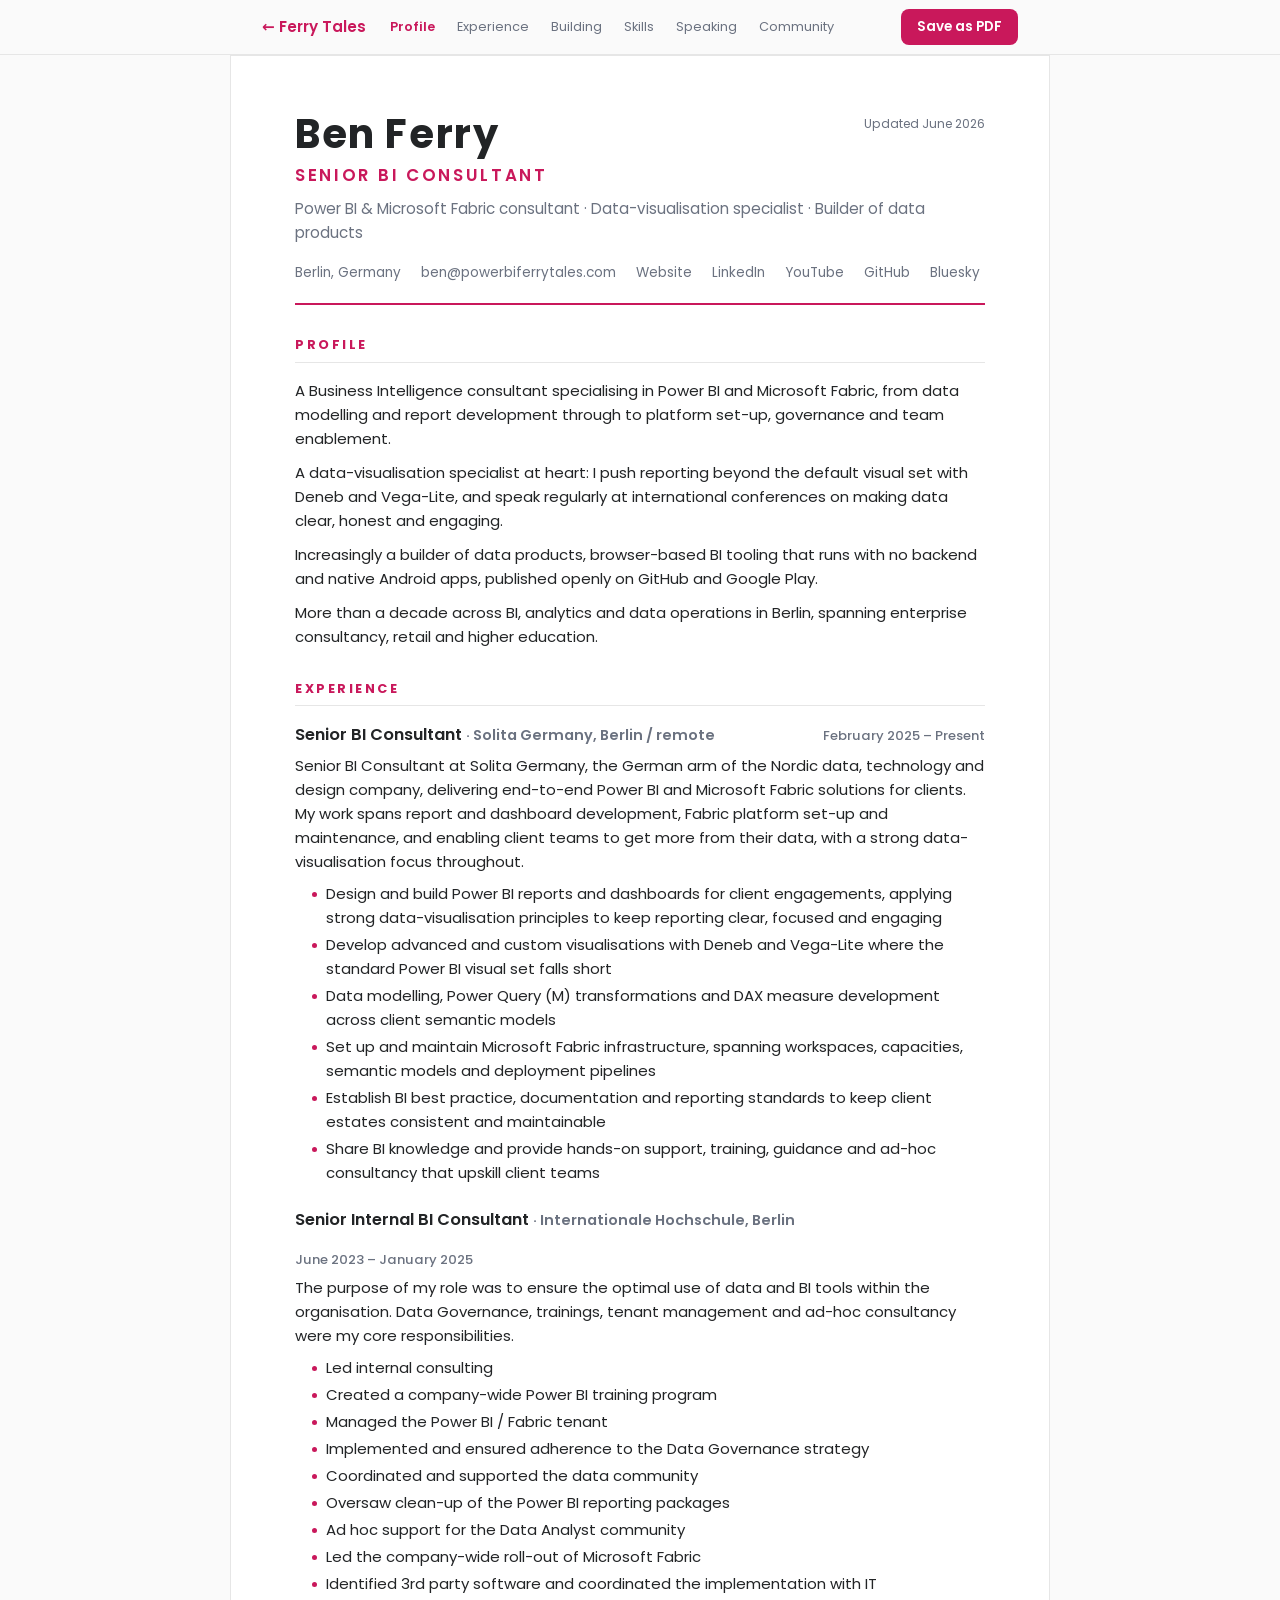
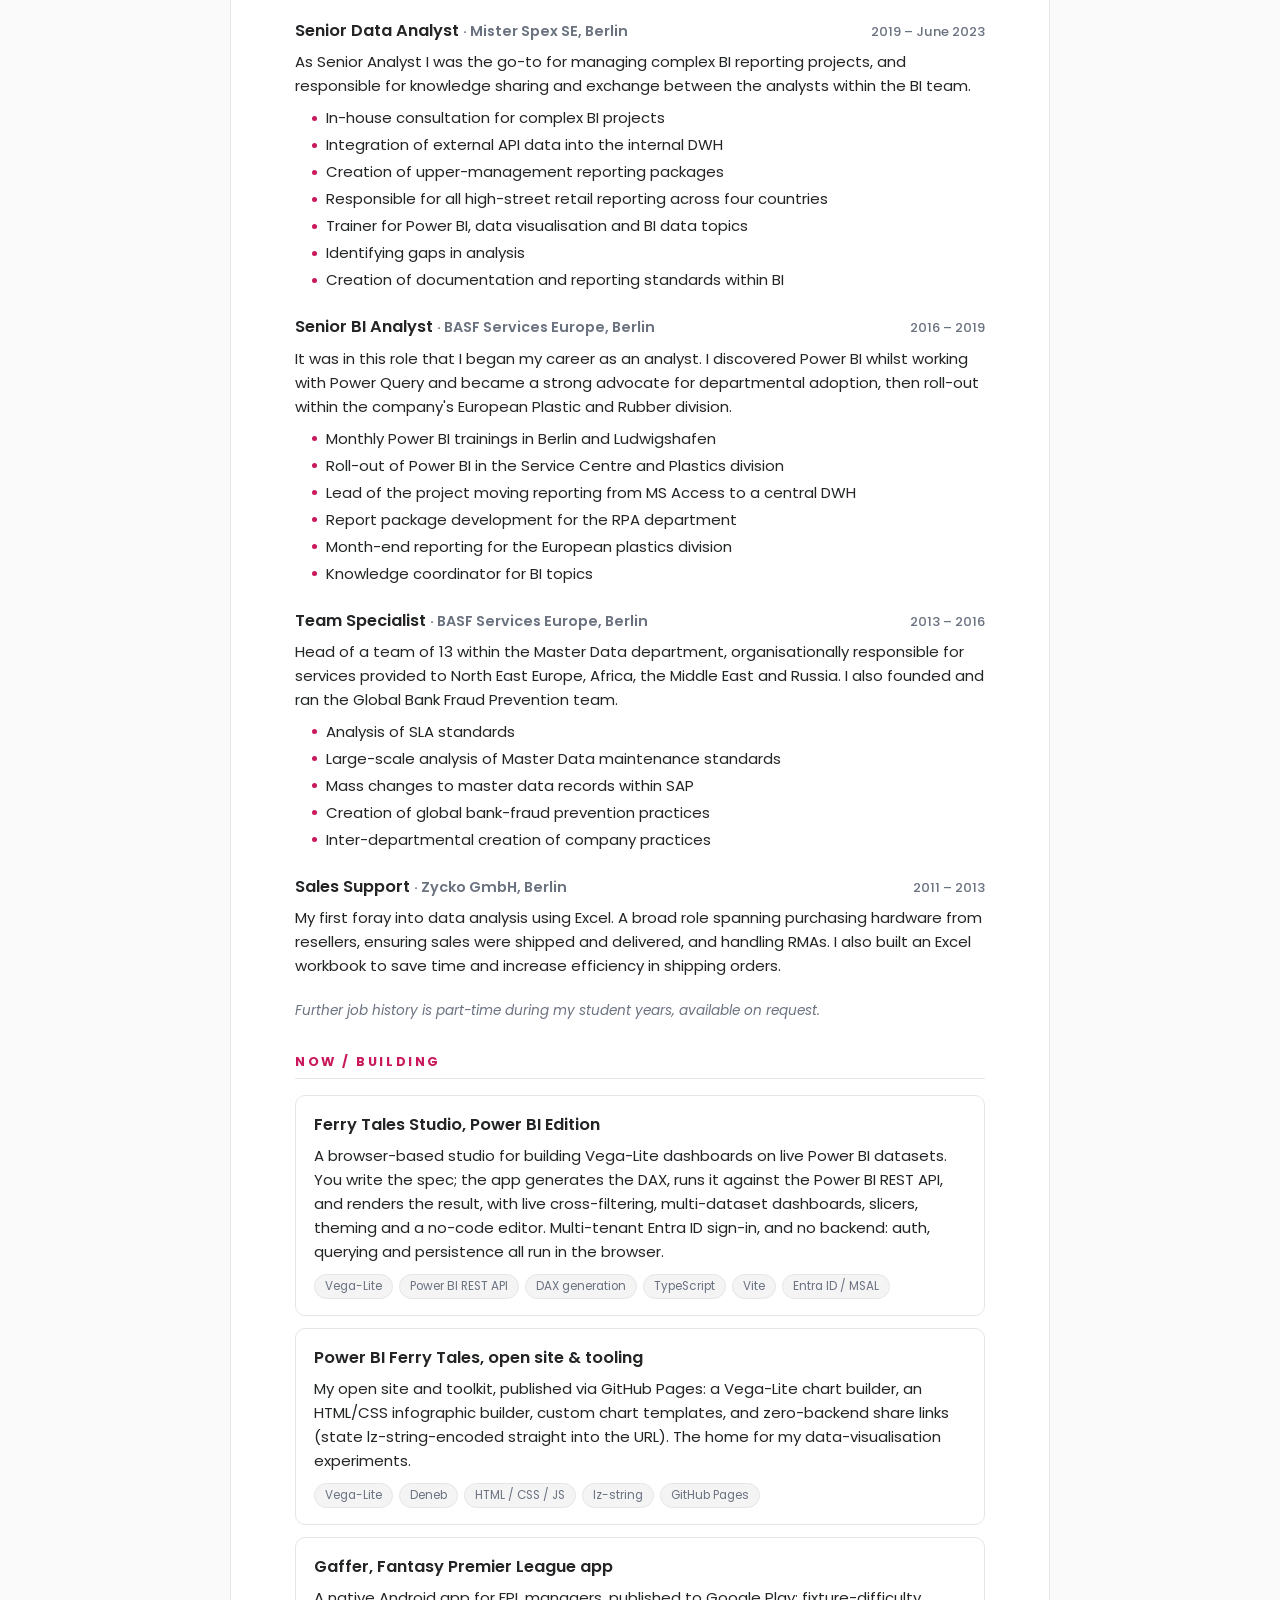
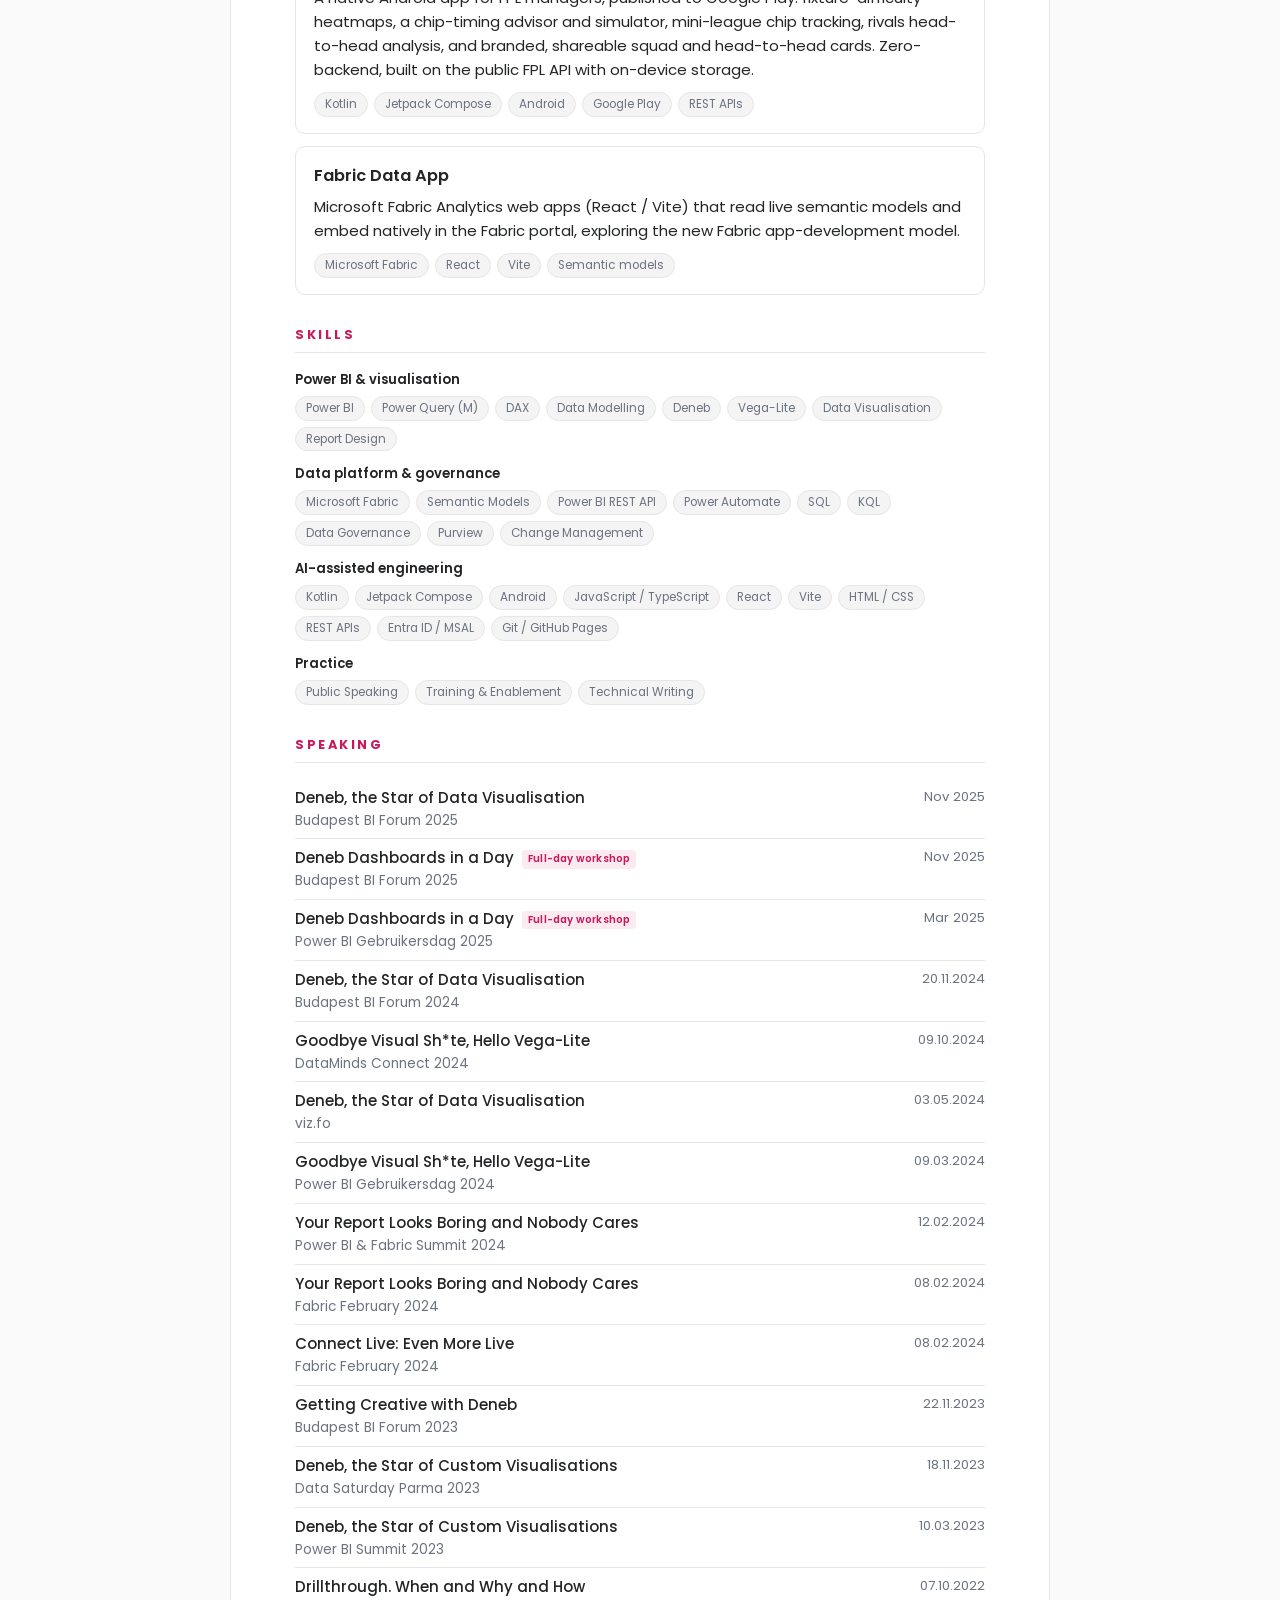
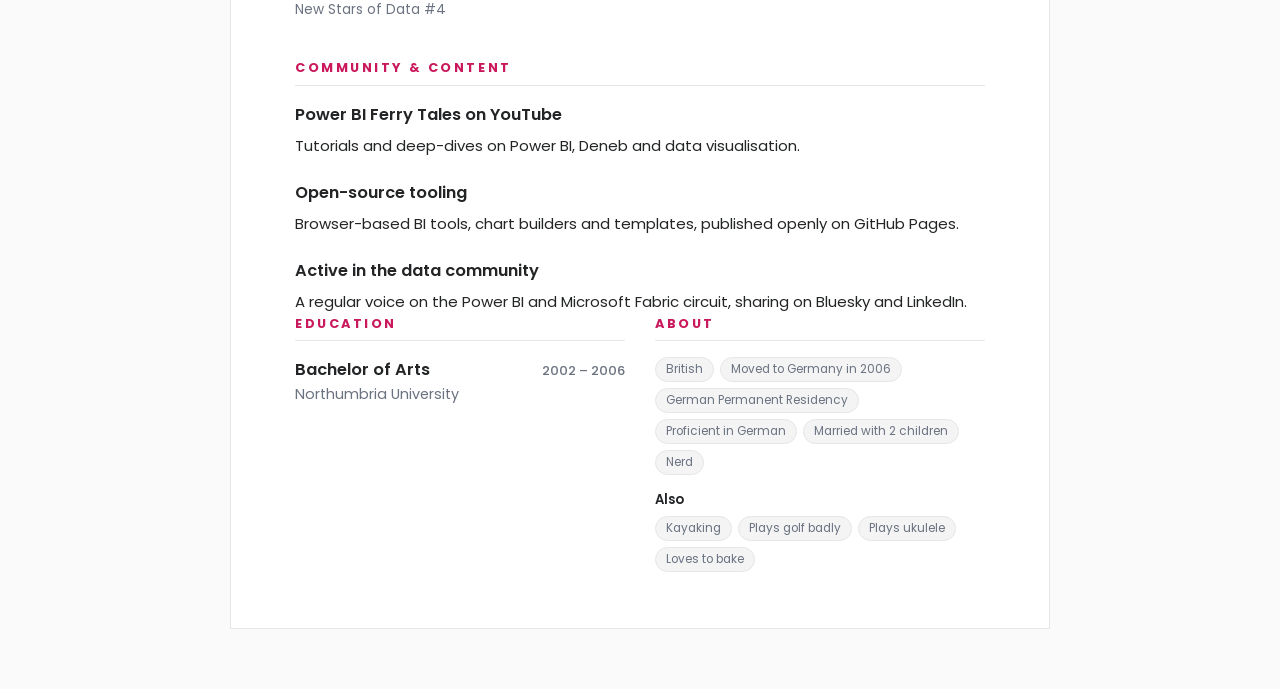
==== commit 890eeae0: "CV: rename skills group to 'AI-assisted engineering' Honest framing for the software stack, which is" ====
--- a/cv/index.html
+++ b/cv/index.html
@@ -344,7 +344,7 @@
       "items": ["Microsoft Fabric", "Semantic Models", "Power BI REST API", "Power Automate", "SQL", "KQL", "Data Governance", "Purview", "Change Management"]
     },
     {
-      "group": "Software engineering",
+      "group": "AI-assisted engineering",
       "items": ["Kotlin", "Jetpack Compose", "Android", "JavaScript / TypeScript", "React", "Vite", "HTML / CSS", "REST APIs", "Entra ID / MSAL", "Git / GitHub Pages"]
     },
     {
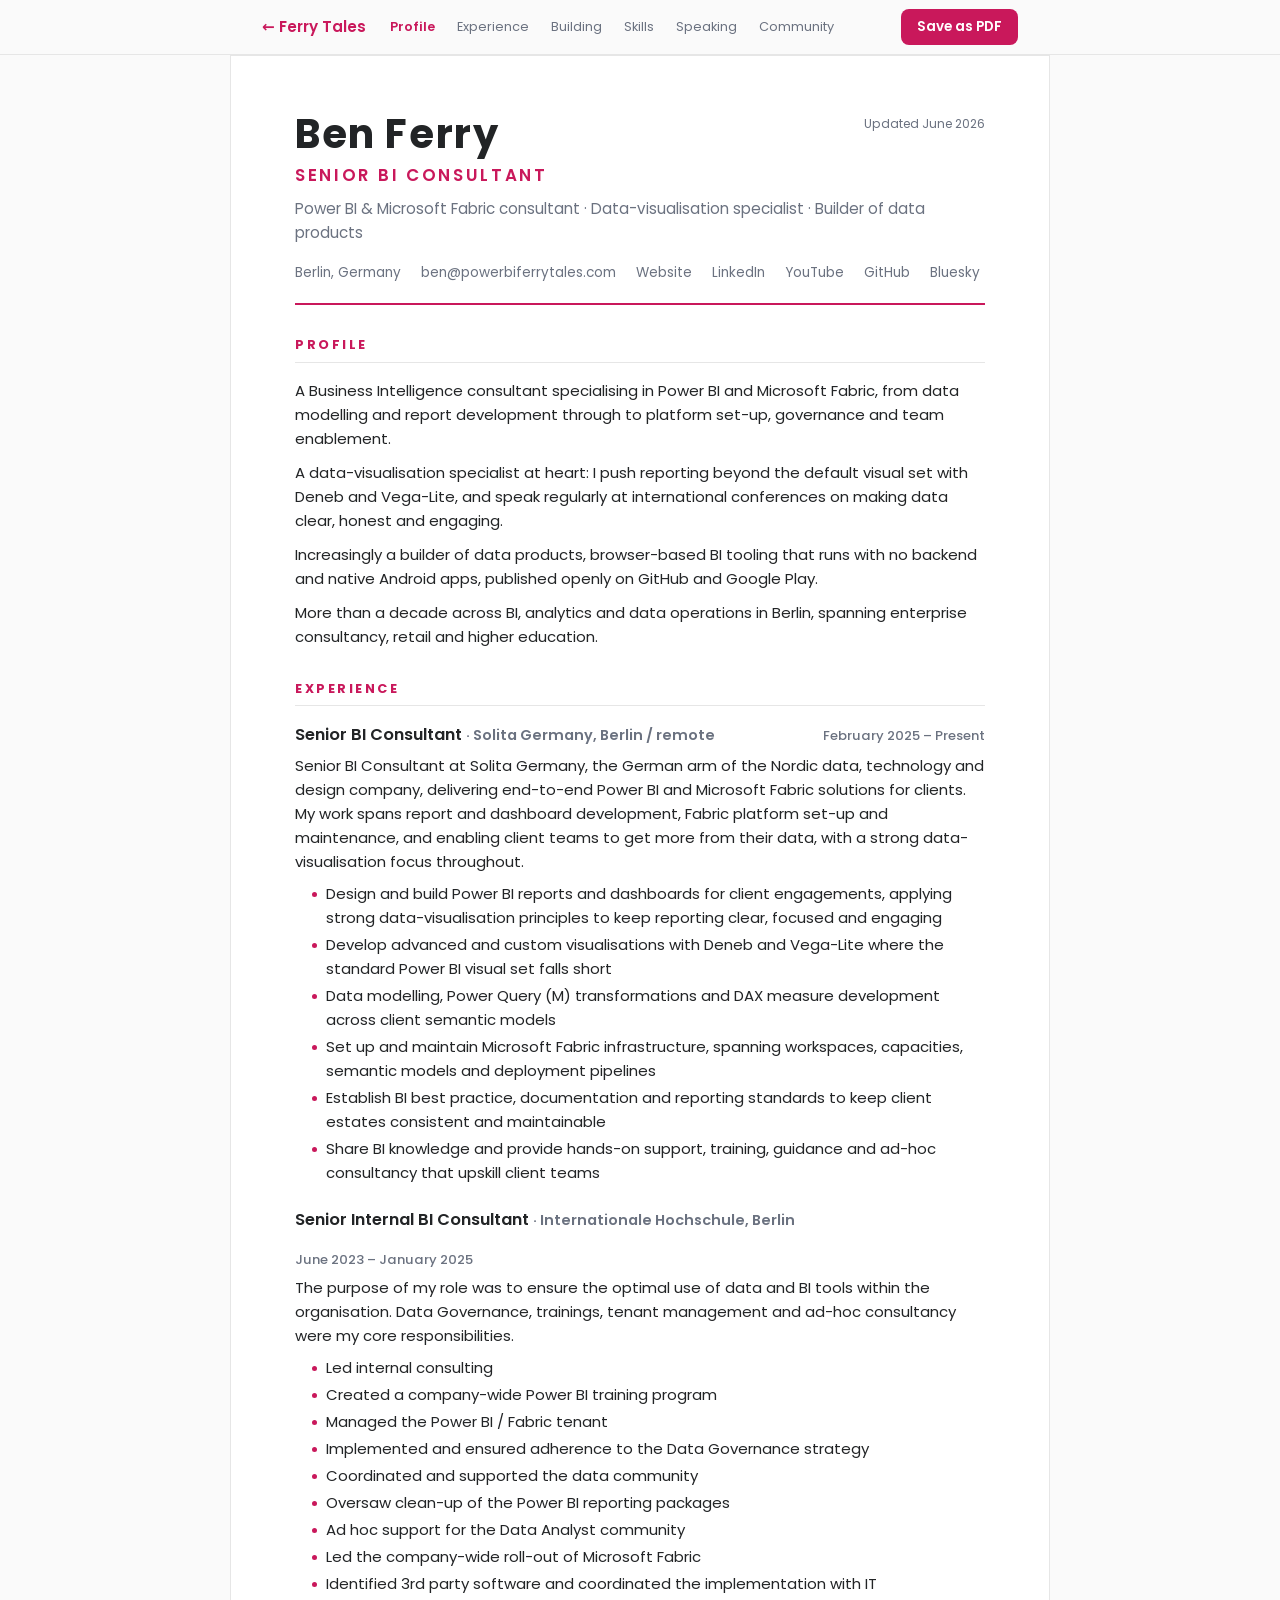
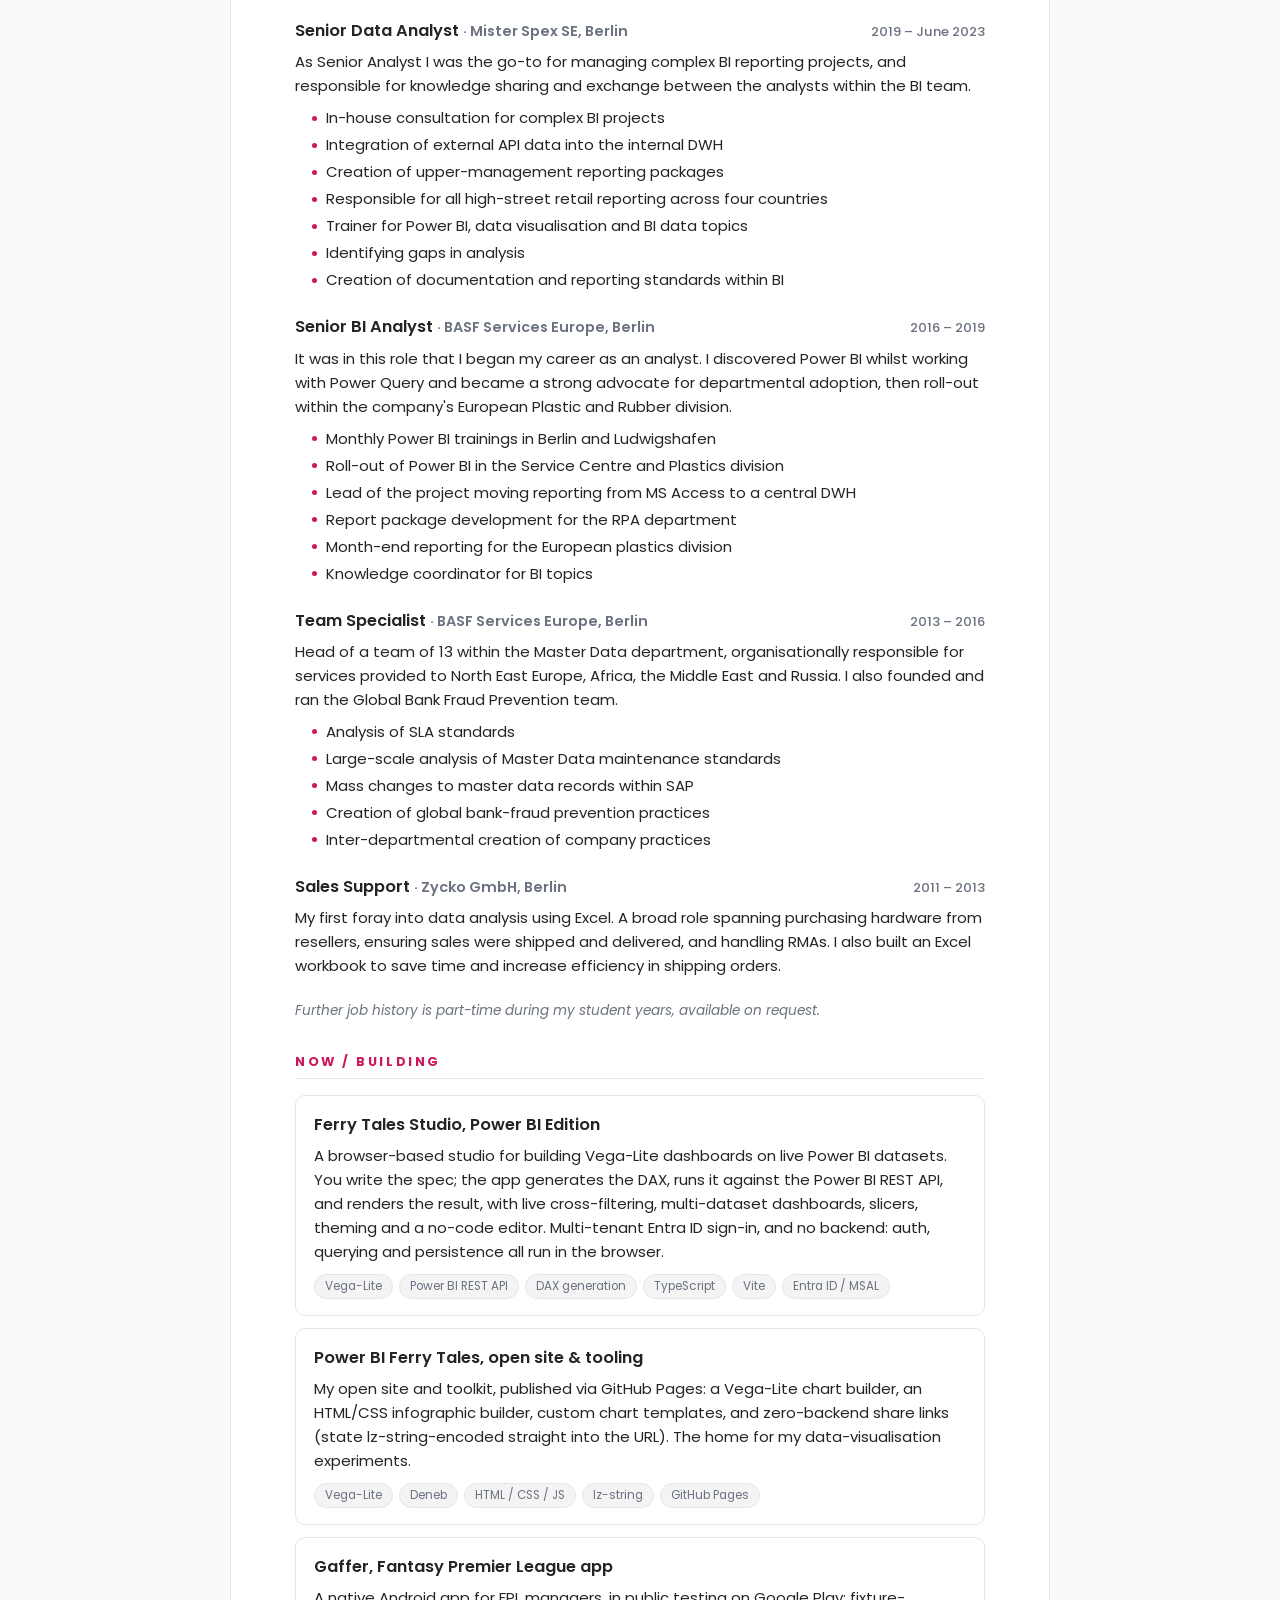
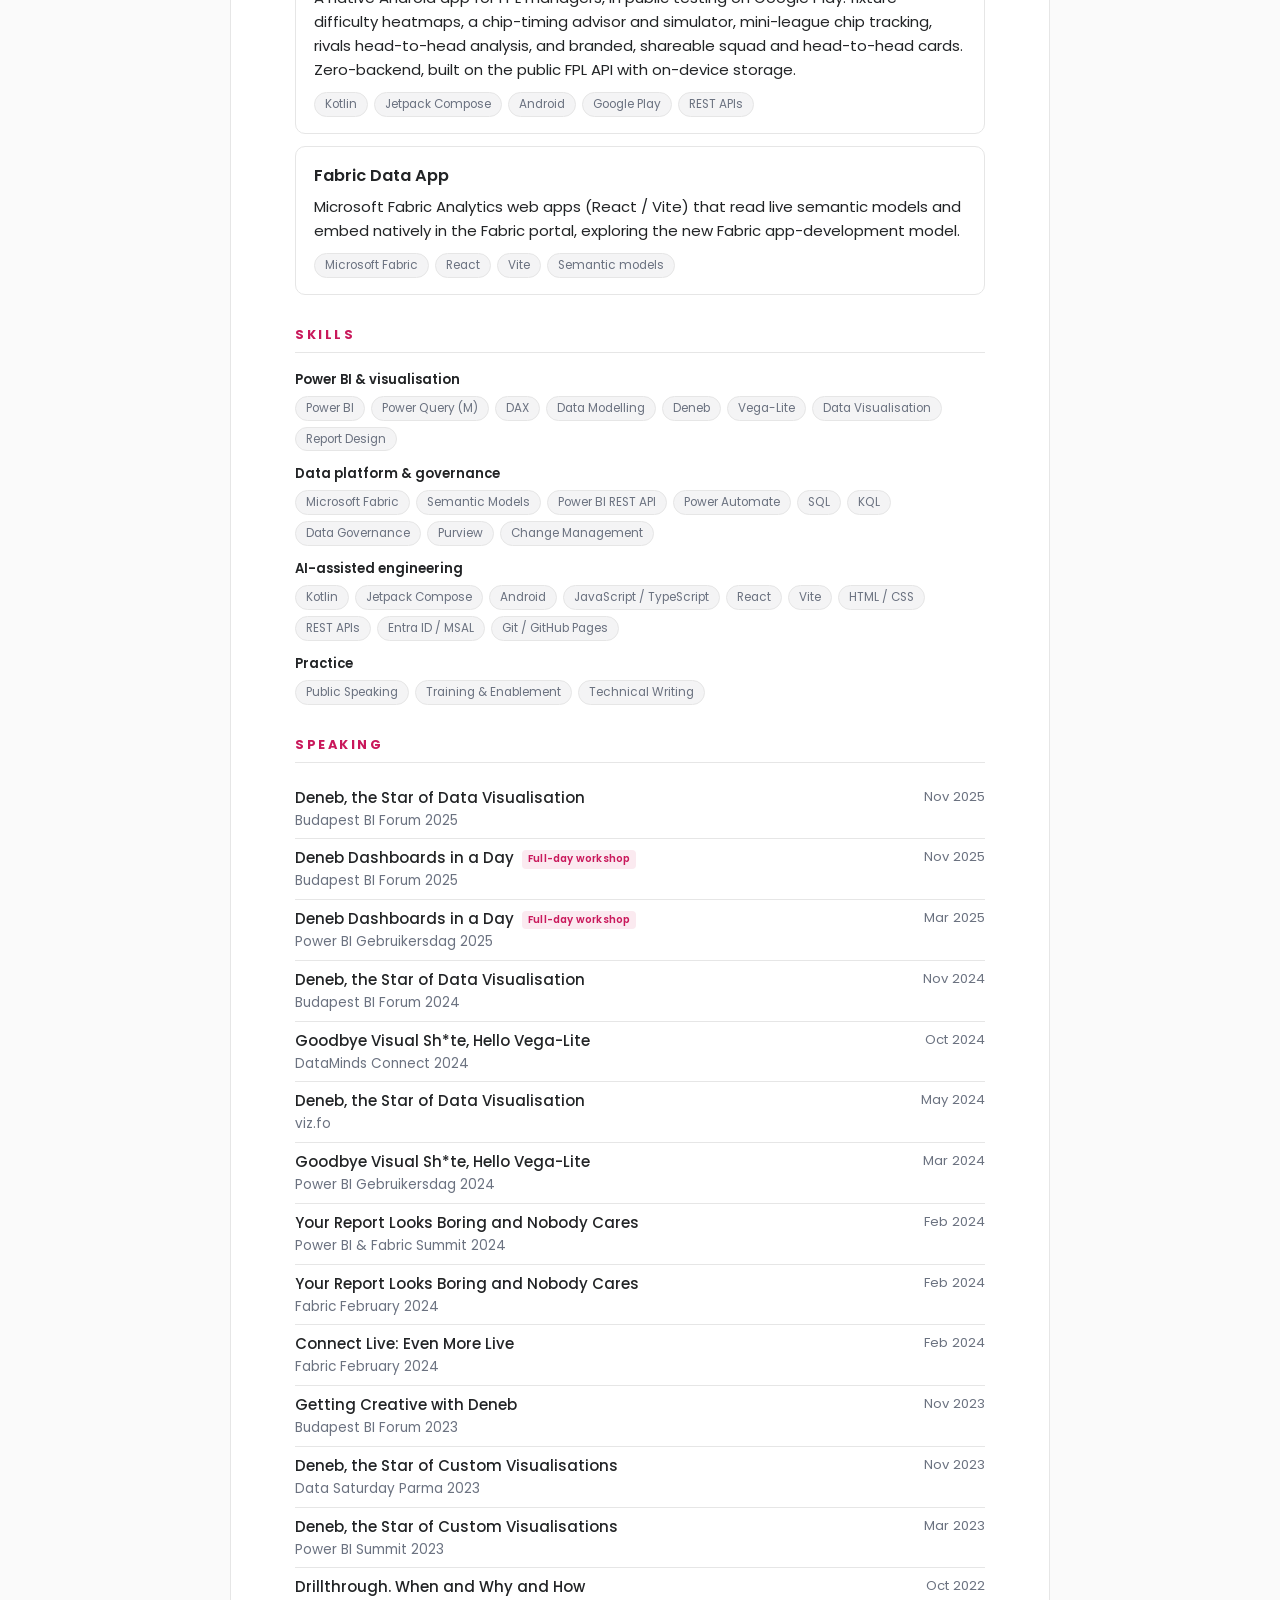
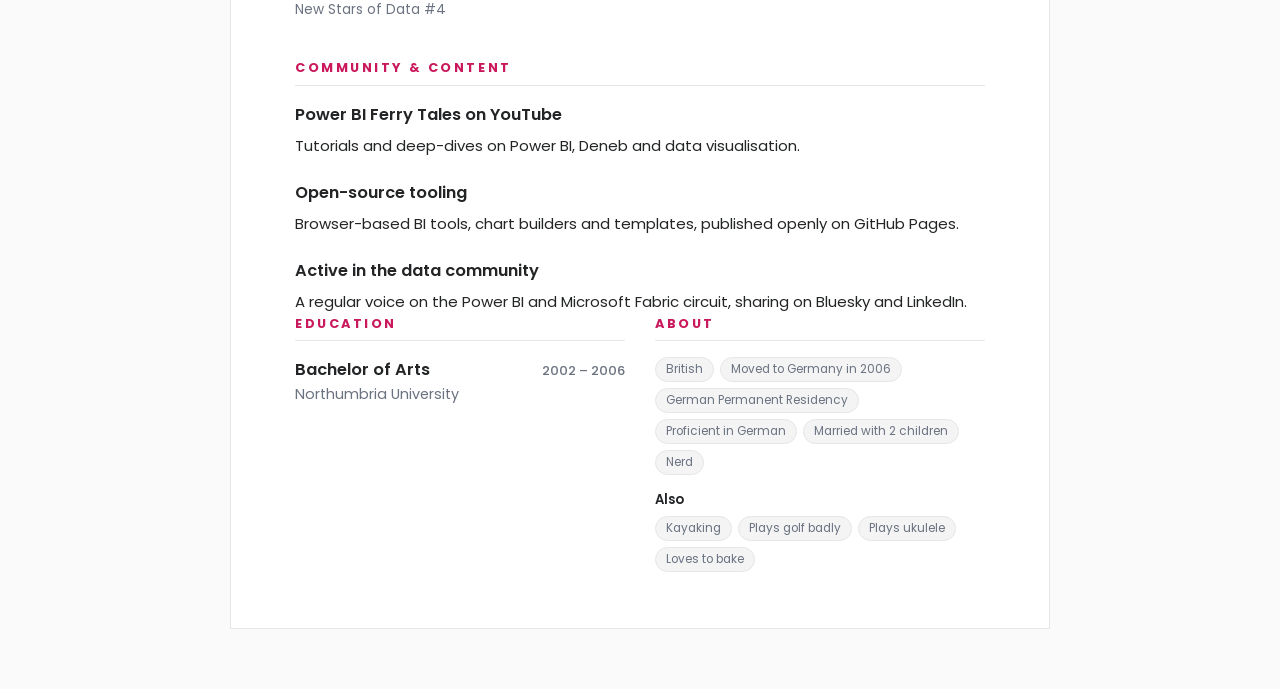
==== commit 0b756297: "CV: month/year dates, Gaffer public-testing wording Standardise all speaking dates to month/year; de" ====
--- a/cv/index.html
+++ b/cv/index.html
@@ -230,7 +230,7 @@
     },
     {
       "name": "Gaffer, Fantasy Premier League app",
-      "blurb": "A native Android app for FPL managers, published to Google Play: fixture-difficulty heatmaps, a chip-timing advisor and simulator, mini-league chip tracking, rivals head-to-head analysis, and branded, shareable squad and head-to-head cards. Zero-backend, built on the public FPL API with on-device storage.",
+      "blurb": "A native Android app for FPL managers, in public testing on Google Play: fixture-difficulty heatmaps, a chip-timing advisor and simulator, mini-league chip tracking, rivals head-to-head analysis, and branded, shareable squad and head-to-head cards. Zero-backend, built on the public FPL API with on-device storage.",
       "tags": ["Kotlin", "Jetpack Compose", "Android", "Google Play", "REST APIs"]
     },
     {
@@ -356,17 +356,17 @@
     { "event": "Budapest BI Forum 2025", "date": "Nov 2025", "talk": "Deneb, the Star of Data Visualisation" },
     { "event": "Budapest BI Forum 2025", "date": "Nov 2025", "talk": "Deneb Dashboards in a Day", "label": "Full-day workshop" },
     { "event": "Power BI Gebruikersdag 2025", "date": "Mar 2025", "talk": "Deneb Dashboards in a Day", "label": "Full-day workshop" },
-    { "event": "Budapest BI Forum 2024", "date": "20.11.2024", "talk": "Deneb, the Star of Data Visualisation" },
-    { "event": "DataMinds Connect 2024", "date": "09.10.2024", "talk": "Goodbye Visual Sh*te, Hello Vega-Lite" },
-    { "event": "viz.fo", "date": "03.05.2024", "talk": "Deneb, the Star of Data Visualisation" },
-    { "event": "Power BI Gebruikersdag 2024", "date": "09.03.2024", "talk": "Goodbye Visual Sh*te, Hello Vega-Lite" },
-    { "event": "Power BI & Fabric Summit 2024", "date": "12.02.2024", "talk": "Your Report Looks Boring and Nobody Cares" },
-    { "event": "Fabric February 2024", "date": "08.02.2024", "talk": "Your Report Looks Boring and Nobody Cares" },
-    { "event": "Fabric February 2024", "date": "08.02.2024", "talk": "Connect Live: Even More Live" },
-    { "event": "Budapest BI Forum 2023", "date": "22.11.2023", "talk": "Getting Creative with Deneb" },
-    { "event": "Data Saturday Parma 2023", "date": "18.11.2023", "talk": "Deneb, the Star of Custom Visualisations" },
-    { "event": "Power BI Summit 2023", "date": "10.03.2023", "talk": "Deneb, the Star of Custom Visualisations" },
-    { "event": "New Stars of Data #4", "date": "07.10.2022", "talk": "Drillthrough. When and Why and How" }
+    { "event": "Budapest BI Forum 2024", "date": "Nov 2024", "talk": "Deneb, the Star of Data Visualisation" },
+    { "event": "DataMinds Connect 2024", "date": "Oct 2024", "talk": "Goodbye Visual Sh*te, Hello Vega-Lite" },
+    { "event": "viz.fo", "date": "May 2024", "talk": "Deneb, the Star of Data Visualisation" },
+    { "event": "Power BI Gebruikersdag 2024", "date": "Mar 2024", "talk": "Goodbye Visual Sh*te, Hello Vega-Lite" },
+    { "event": "Power BI & Fabric Summit 2024", "date": "Feb 2024", "talk": "Your Report Looks Boring and Nobody Cares" },
+    { "event": "Fabric February 2024", "date": "Feb 2024", "talk": "Your Report Looks Boring and Nobody Cares" },
+    { "event": "Fabric February 2024", "date": "Feb 2024", "talk": "Connect Live: Even More Live" },
+    { "event": "Budapest BI Forum 2023", "date": "Nov 2023", "talk": "Getting Creative with Deneb" },
+    { "event": "Data Saturday Parma 2023", "date": "Nov 2023", "talk": "Deneb, the Star of Custom Visualisations" },
+    { "event": "Power BI Summit 2023", "date": "Mar 2023", "talk": "Deneb, the Star of Custom Visualisations" },
+    { "event": "New Stars of Data #4", "date": "Oct 2022", "talk": "Drillthrough. When and Why and How" }
   ],
   "community": [
     { "name": "Power BI Ferry Tales on YouTube", "blurb": "Tutorials and deep-dives on Power BI, Deneb and data visualisation." },
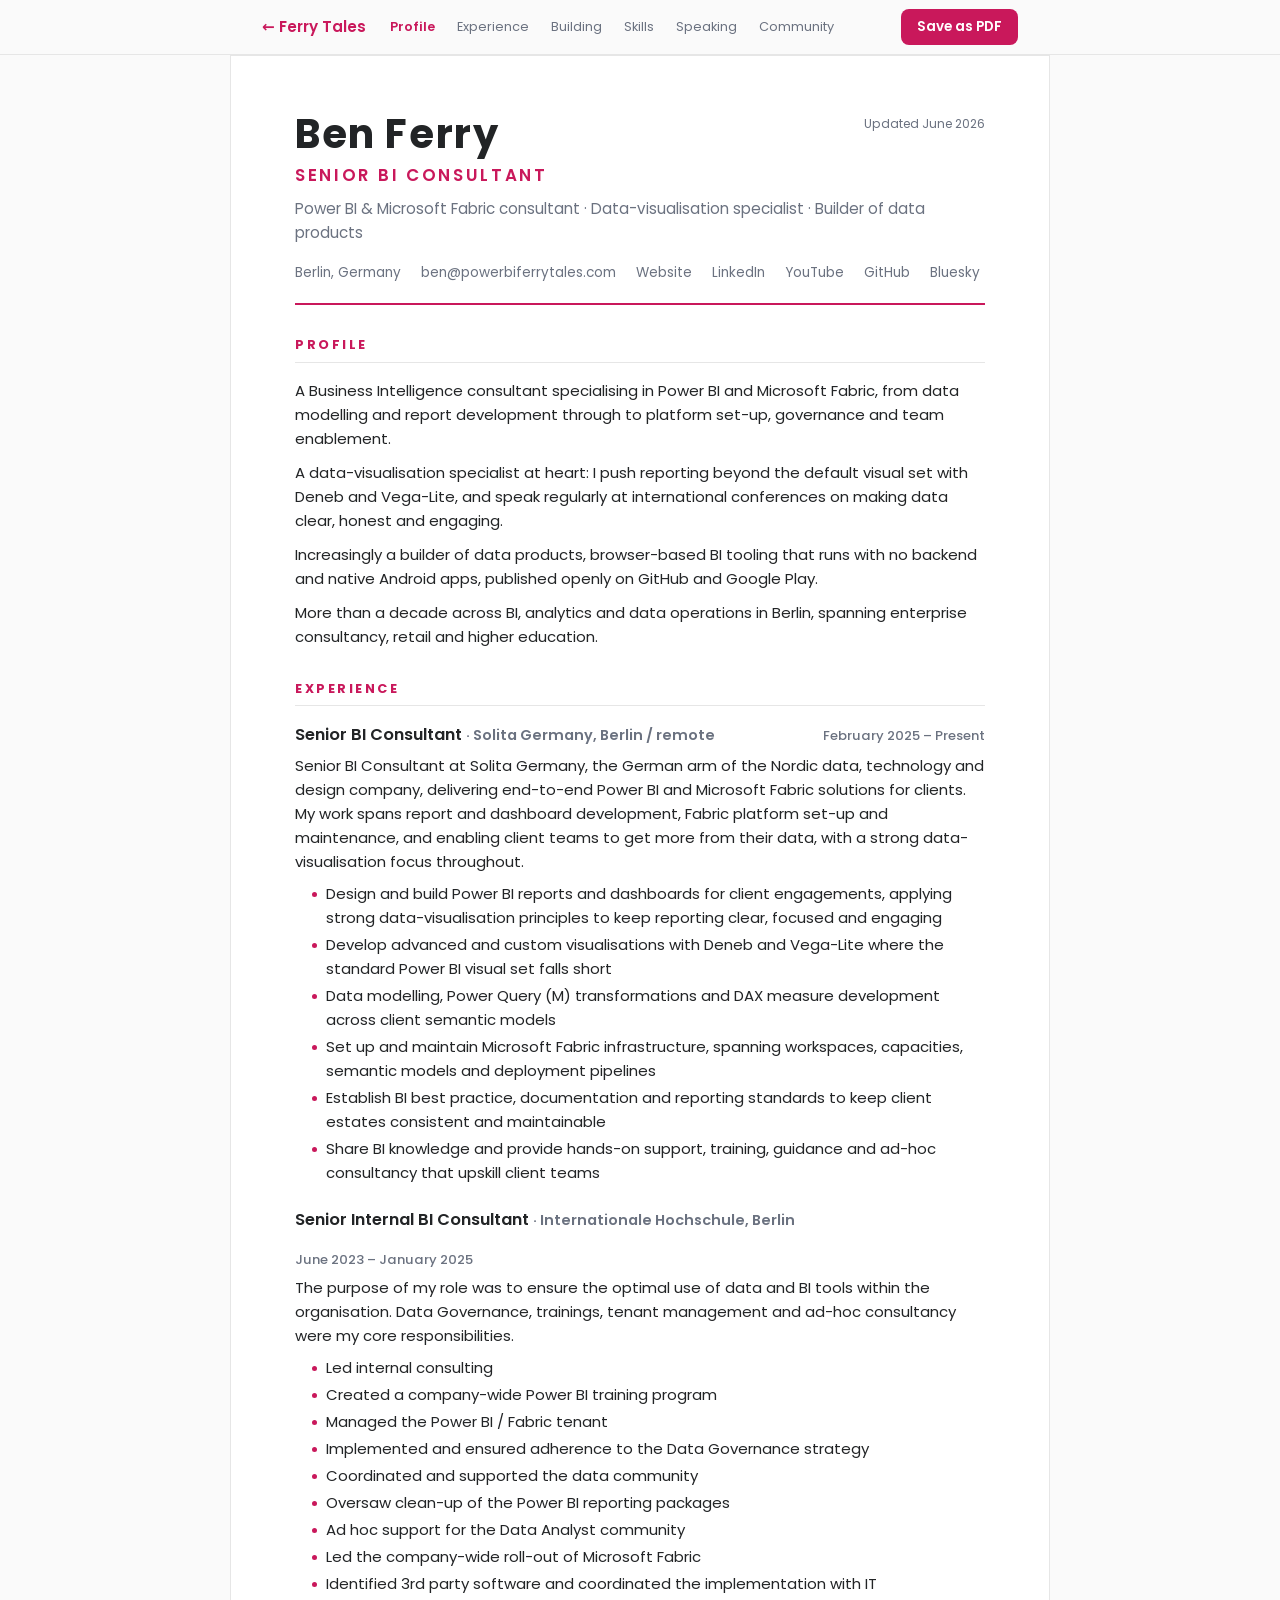
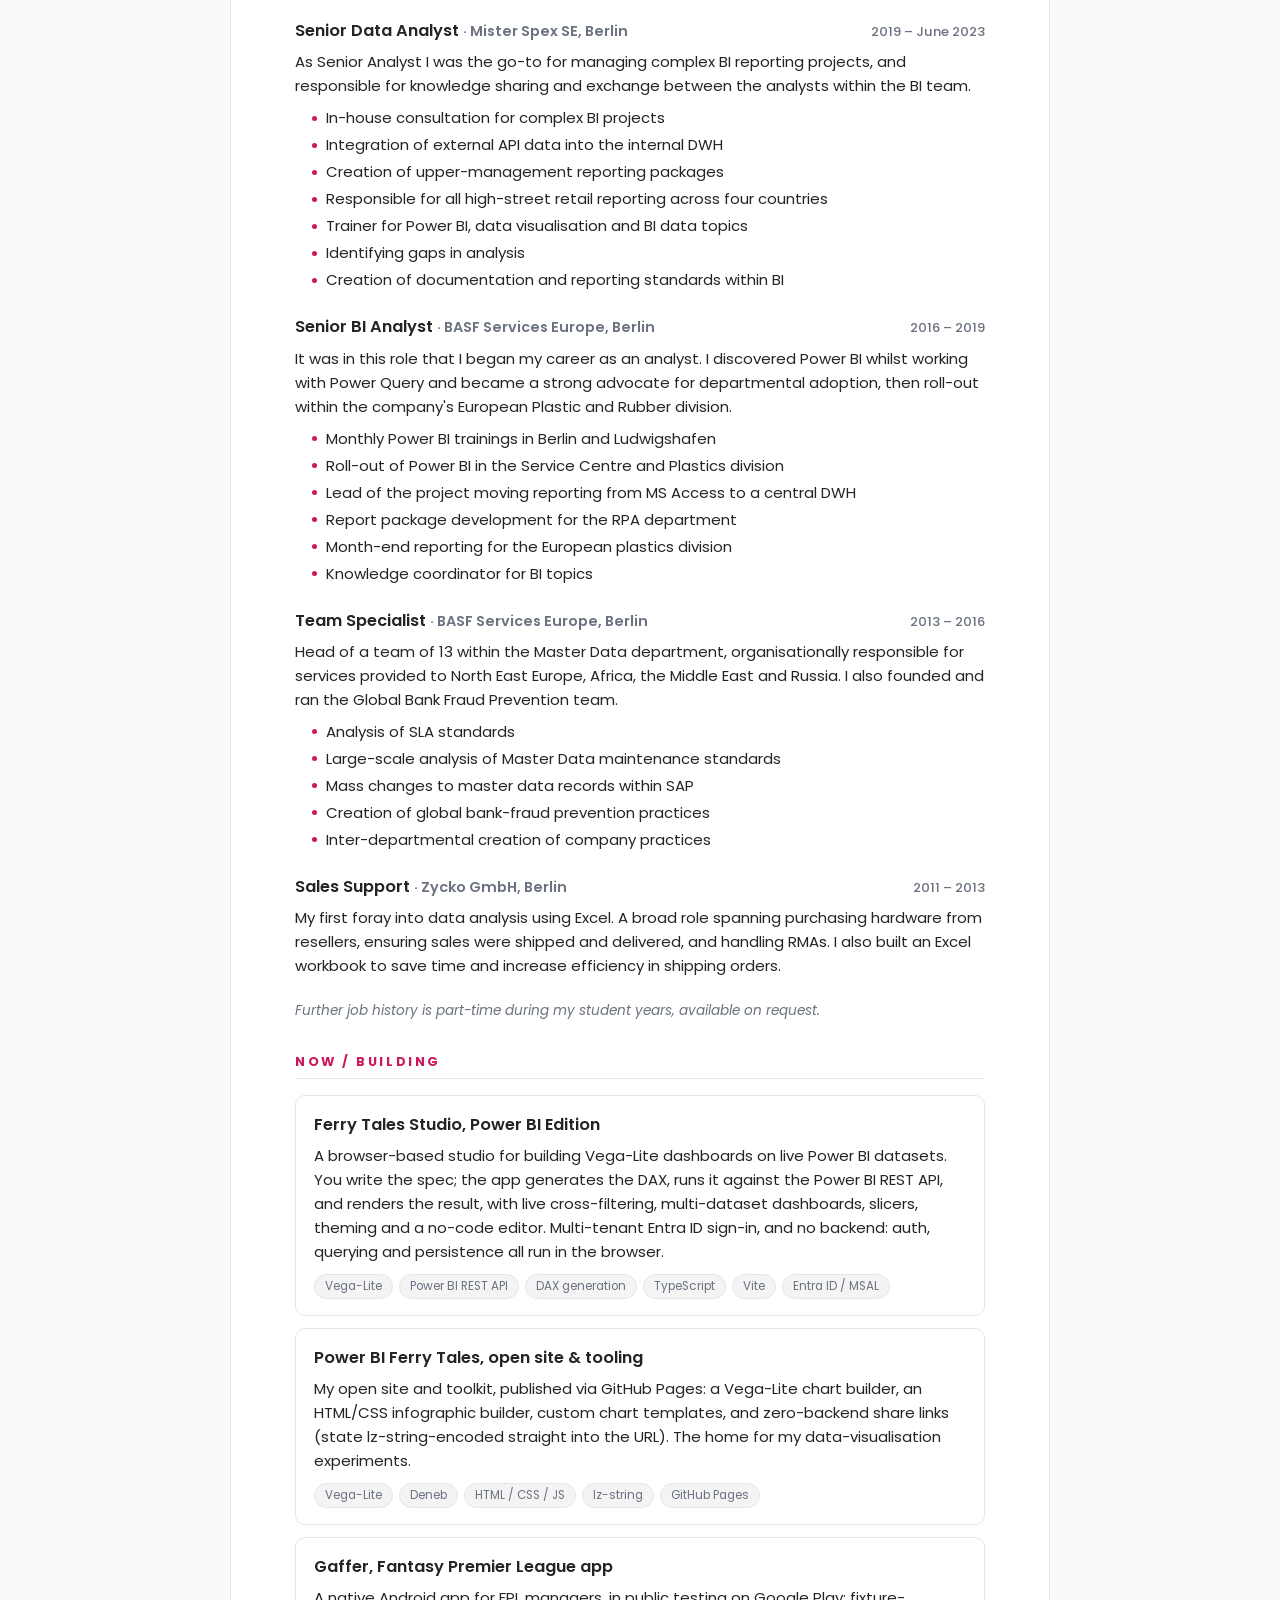
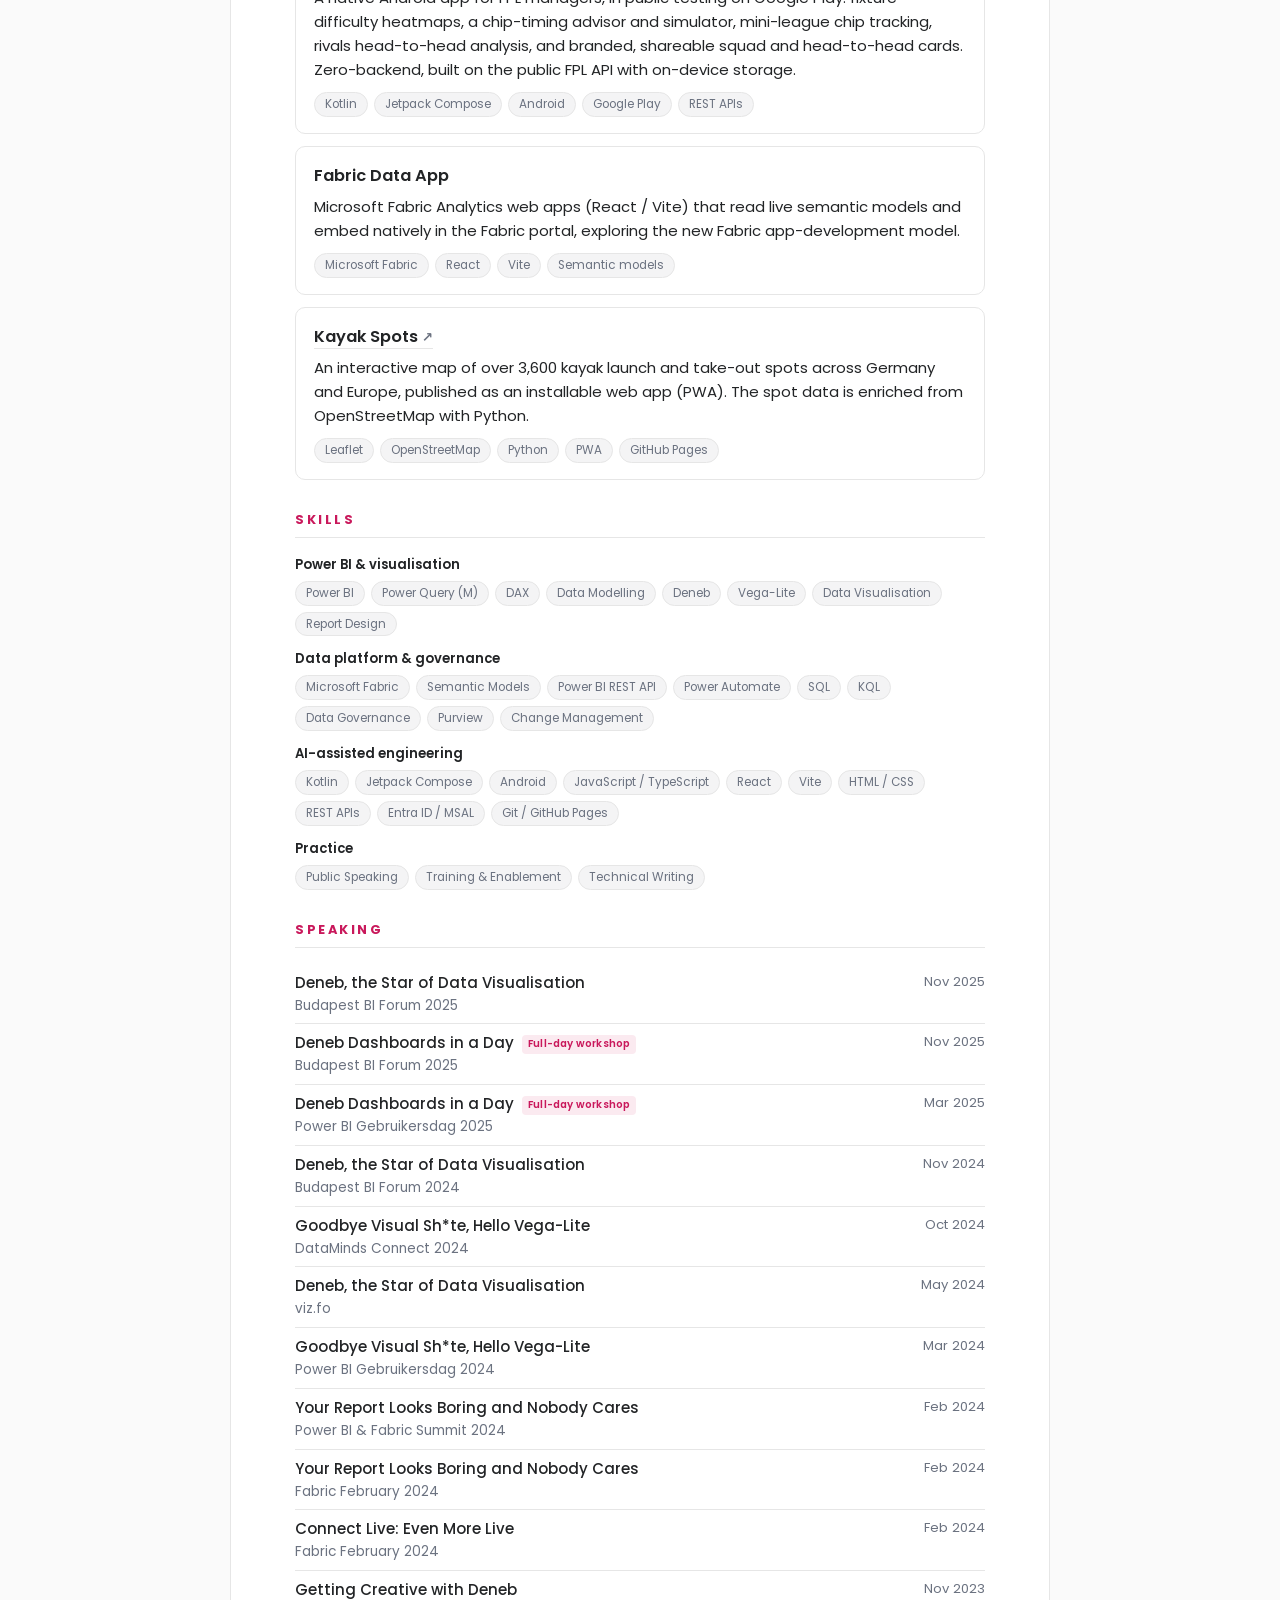
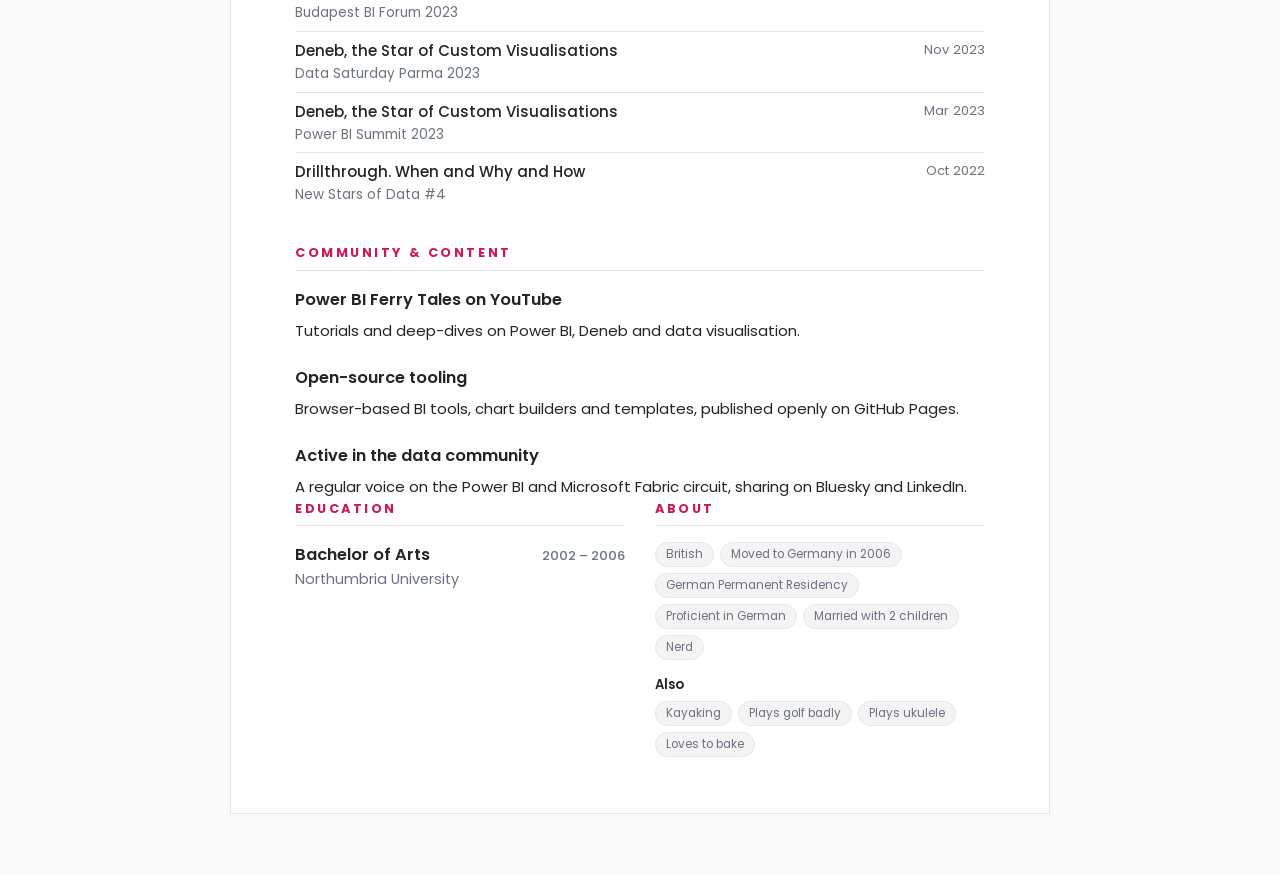
==== commit f4d3b857: "CV: add Kayak Spots to Now / Building Linked project entry (no image) for the interactive Europe-wid" ====
--- a/cv/index.html
+++ b/cv/index.html
@@ -136,14 +136,14 @@
     .note{color:var(--muted);font-size:.85rem;font-style:italic;margin-top:10px}
 
     /* ── Website-feel touches (screen only) ── */
-    .tag{transition:color .15s,border-color .15s,background .15s}
-    .tag:hover{color:var(--ink);border-color:var(--accent)}
     .contact a{transition:color .15s}
-    .talk .title{transition:color .15s}
-    .talk:hover .title{color:var(--accent)}
-    .now .entry{border:1px solid var(--rule);border-radius:10px;padding:16px 18px;margin-bottom:12px;transition:border-color .18s}
+    .now .entry{border:1px solid var(--rule);border-radius:10px;padding:16px 18px;margin-bottom:12px}
     .now .entry:last-child{margin-bottom:0}
-    html.js .now .entry:hover{border-color:var(--accent)}
+    .entry-title a{color:inherit;text-decoration:none;border-bottom:1px solid var(--rule);transition:color .15s,border-color .15s}
+    .entry-title a:hover{color:var(--accent);border-bottom-color:var(--accent)}
+    .entry-title .ext{color:var(--muted);font-size:.82em;border:none}
+    .now-fig{display:block;margin:12px 0 2px}
+    .now-fig img{display:block;width:100%;max-width:420px;height:auto;border:1px solid var(--rule);border-radius:8px;background:#f6f5f2}
 
     /* ── Scroll reveal (only when JS runs; print & reduced-motion opt out) ── */
     html.js .reveal{opacity:0;transform:translateY(14px);transition:opacity .5s ease,transform .5s ease}
@@ -237,6 +237,12 @@
       "name": "Fabric Data App",
       "blurb": "Microsoft Fabric Analytics web apps (React / Vite) that read live semantic models and embed natively in the Fabric portal, exploring the new Fabric app-development model.",
       "tags": ["Microsoft Fabric", "React", "Vite", "Semantic models"]
+    },
+    {
+      "name": "Kayak Spots",
+      "link": "https://powerbiferrytales.github.io/kayak-spots/",
+      "blurb": "An interactive map of over 3,600 kayak launch and take-out spots across Germany and Europe, published as an installable web app (PWA). The spot data is enriched from OpenStreetMap with Python.",
+      "tags": ["Leaflet", "OpenStreetMap", "Python", "PWA", "GitHub Pages"]
     }
   ],
   "experience": [
@@ -401,12 +407,24 @@
 
     function nowSection(items){
       if(!items || !items.length) return '';
-      return `<section class="now"><h2>Now / Building</h2>${items.map(p=>`
-        <div class="entry">
-          <div class="entry-head"><span class="entry-title">${esc(p.name)}</span></div>
+      return `<section class="now"><h2>Now / Building</h2>${items.map(p=>{
+        const title = p.link
+          ? `<a href="${esc(p.link)}" target="_blank" rel="noopener">${esc(p.name)} <span class="ext" aria-hidden="true">↗</span></a>`
+          : esc(p.name);
+        let fig = '';
+        if(p.image){
+          const img = `<img src="${esc(p.image)}" alt="${esc(p.imageAlt||p.name)}" loading="lazy">`;
+          fig = p.link
+            ? `<a class="now-fig" href="${esc(p.link)}" target="_blank" rel="noopener">${img}</a>`
+            : `<div class="now-fig">${img}</div>`;
+        }
+        return `<div class="entry">
+          <div class="entry-head"><span class="entry-title">${title}</span></div>
           <p class="entry-summary">${esc(p.blurb)}</p>
+          ${fig}
           ${tags(p.tags)}
-        </div>`).join('')}</section>`;
+        </div>`;
+      }).join('')}</section>`;
     }
 
     function experienceSection(items, note){
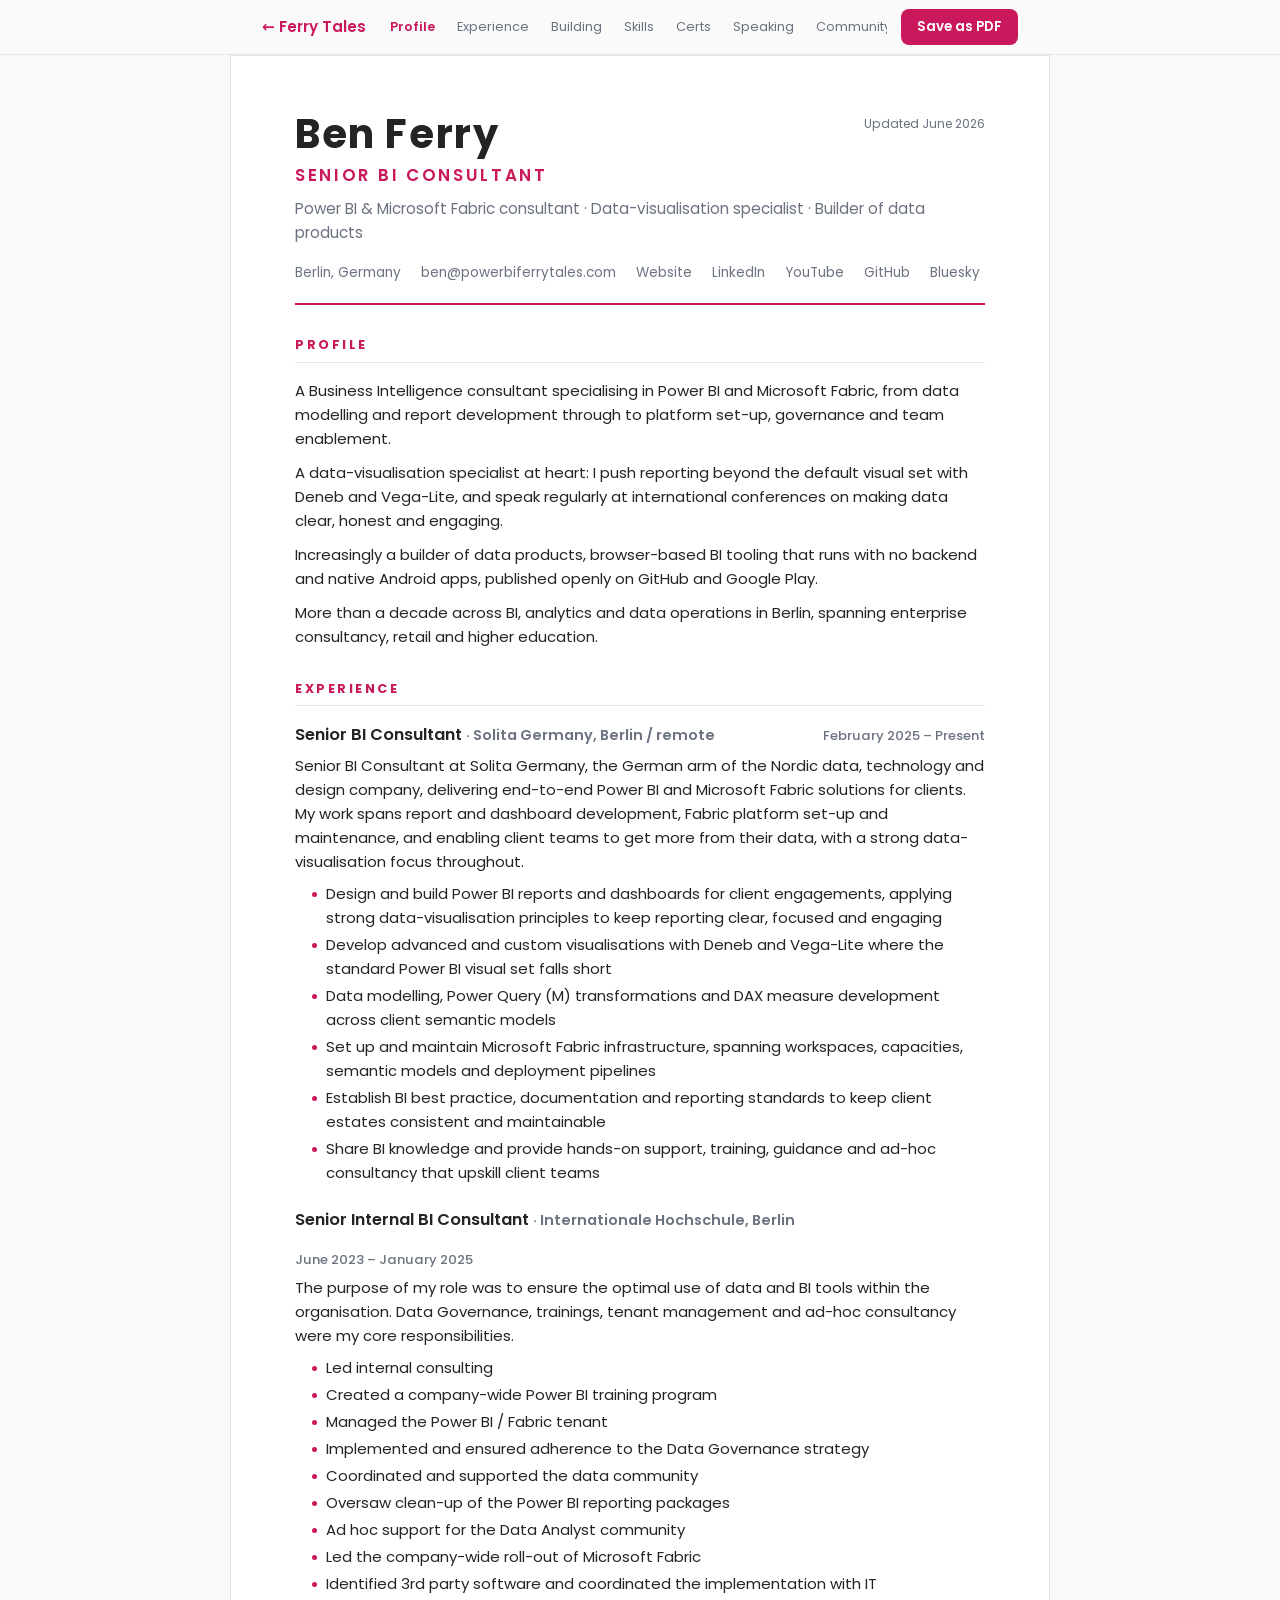
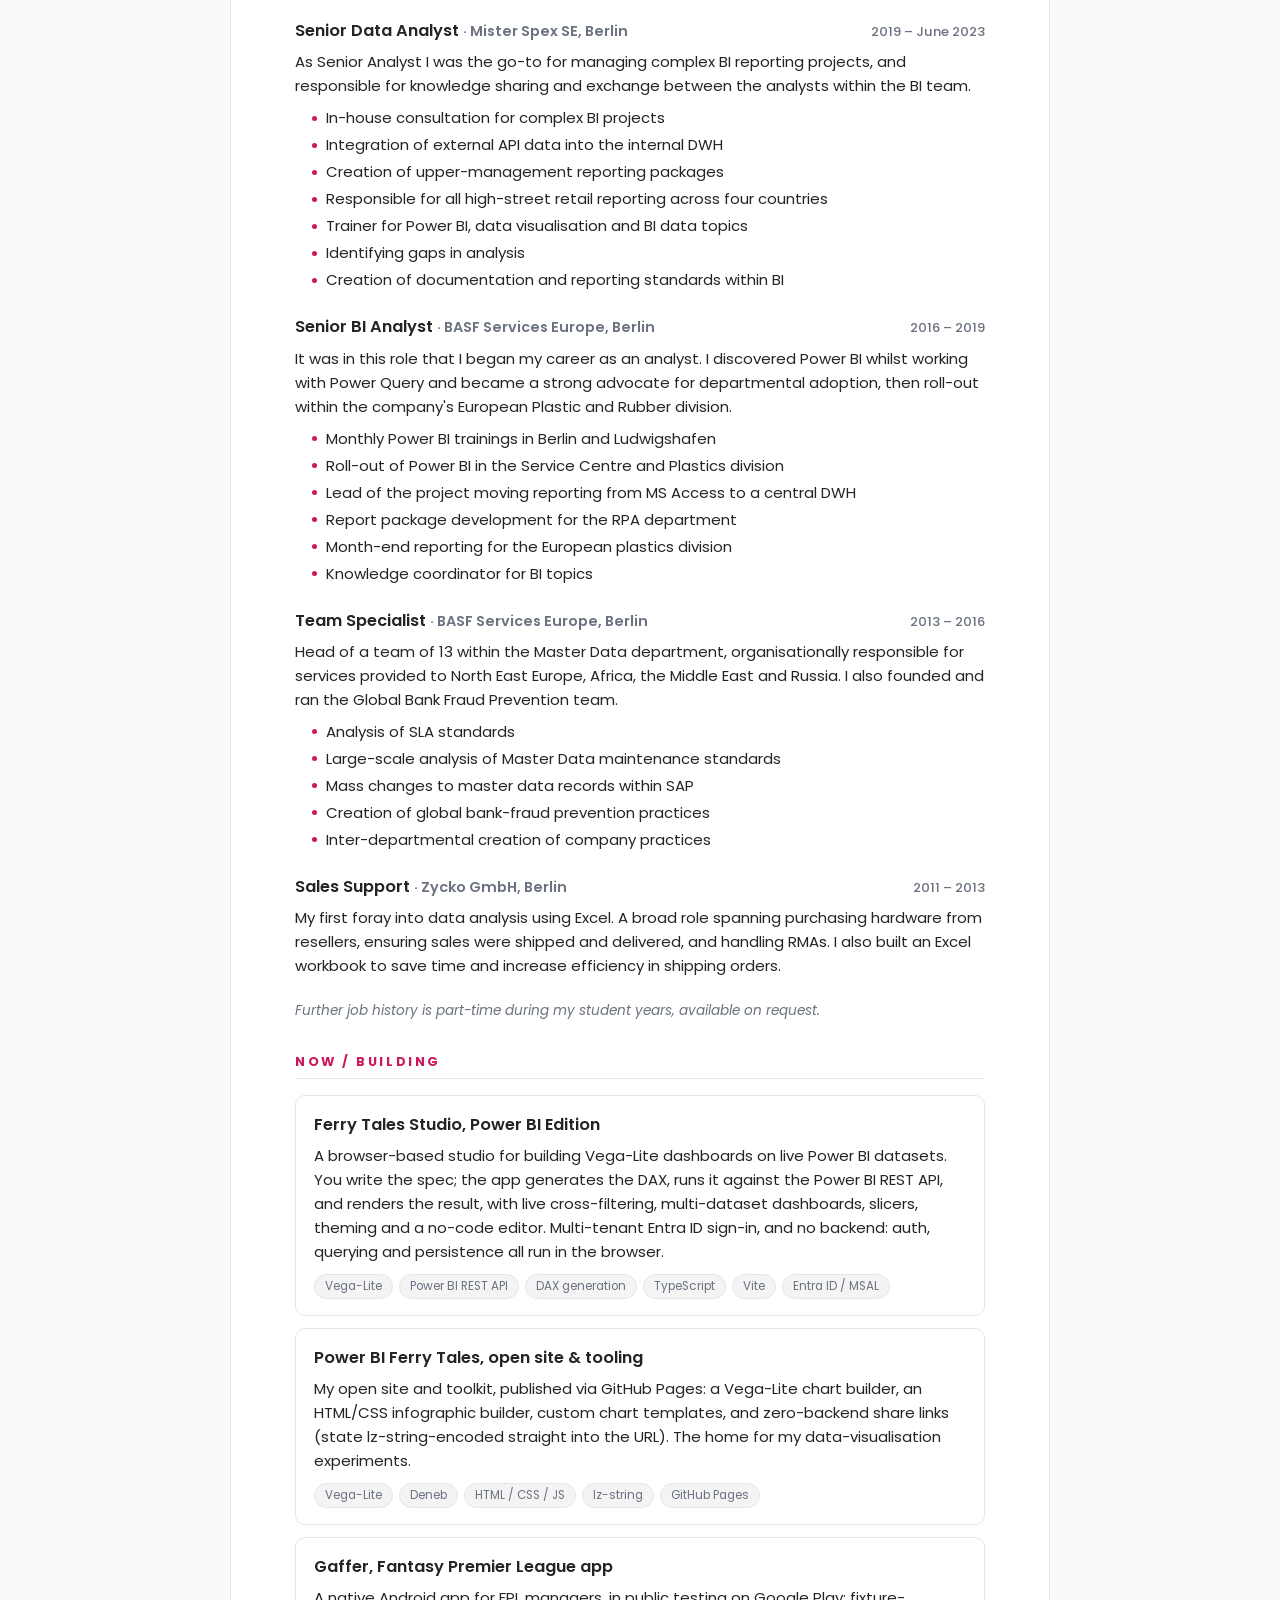
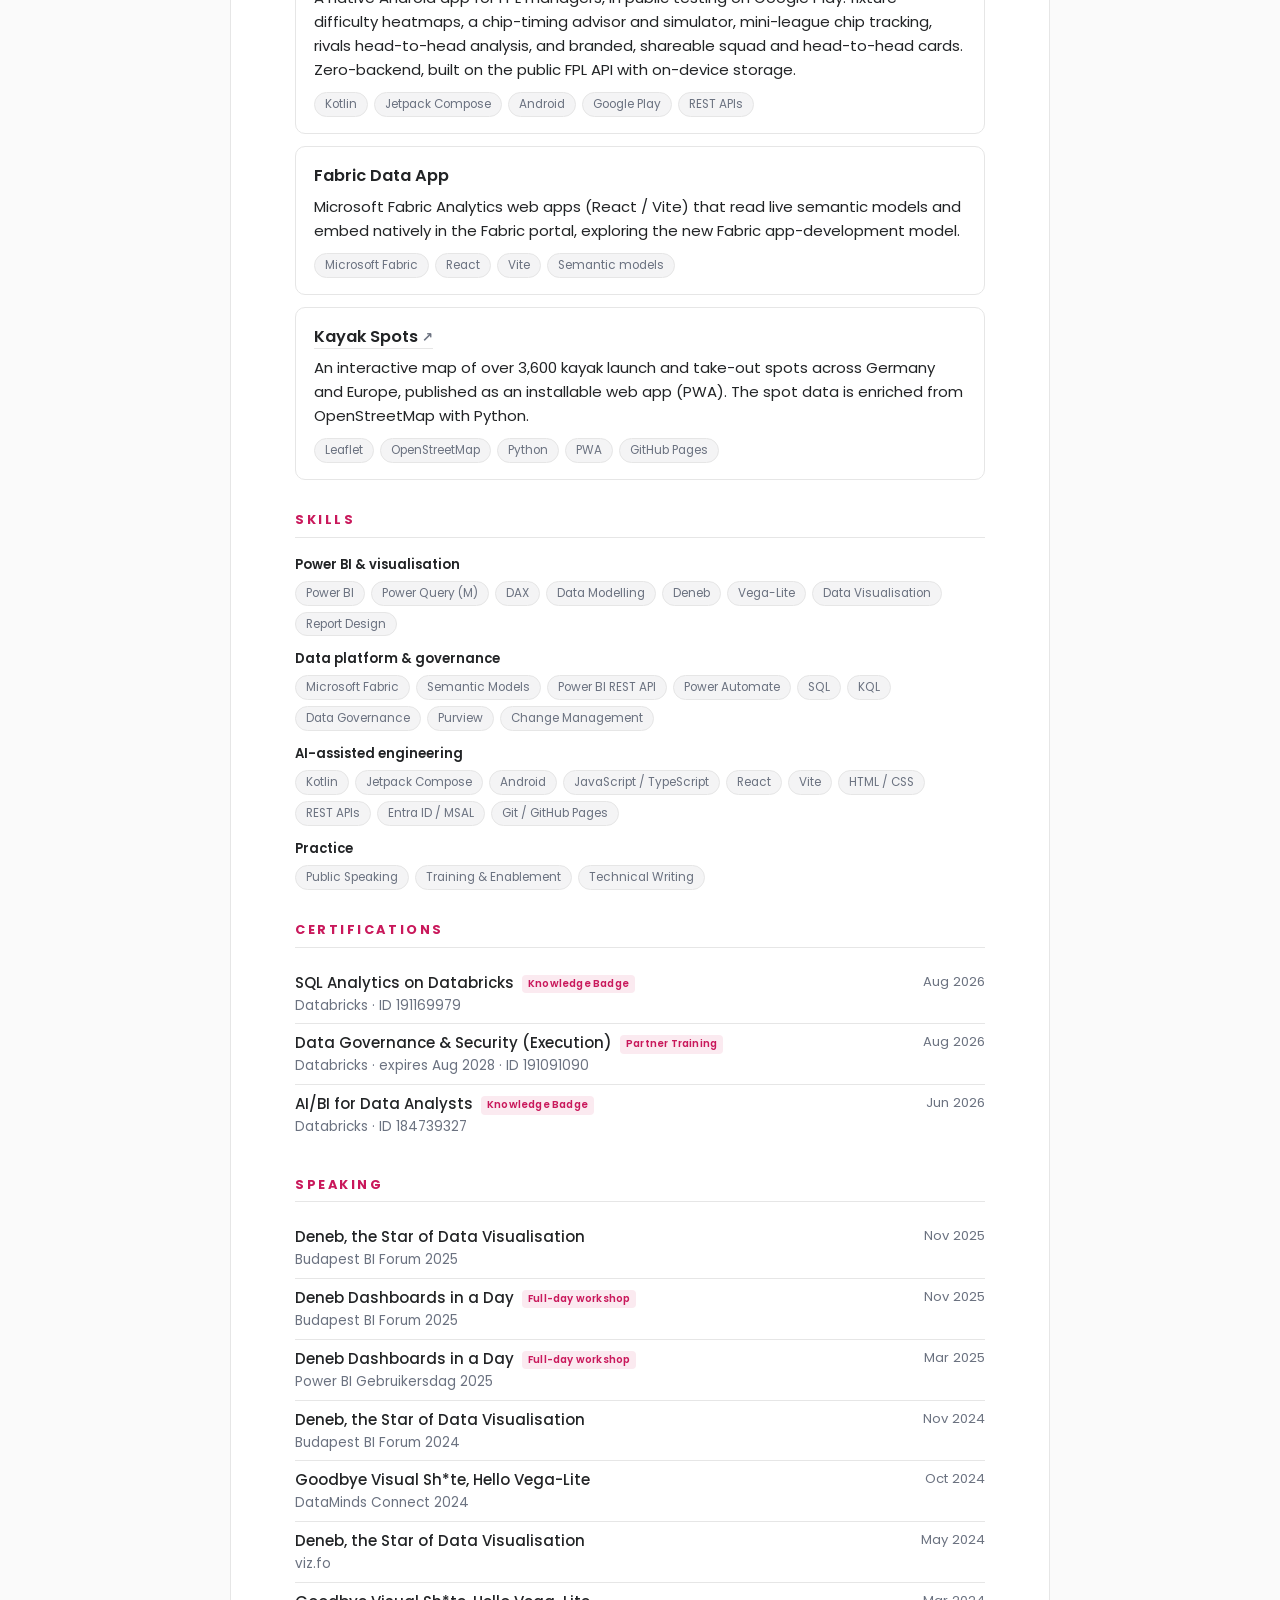
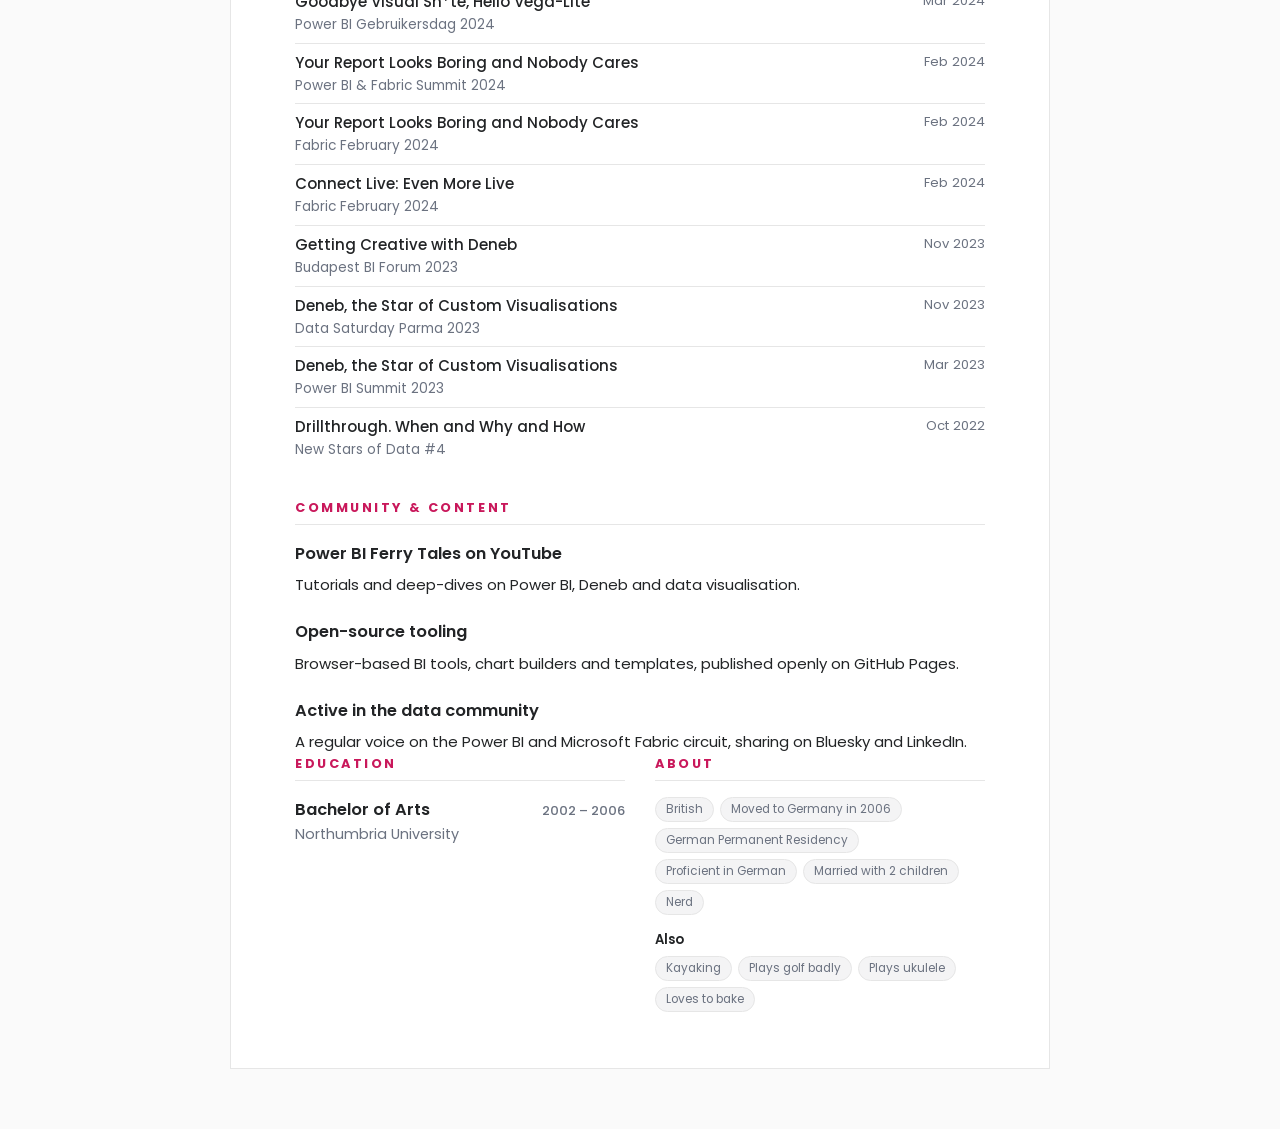
==== commit 2a0f874b: "CV: add Certifications section (Databricks) Three Databricks credentials with type badge, issuer, ex" ====
--- a/cv/index.html
+++ b/cv/index.html
@@ -358,6 +358,11 @@
       "items": ["Public Speaking", "Training & Enablement", "Technical Writing"]
     }
   ],
+  "certifications": [
+    { "name": "SQL Analytics on Databricks", "kind": "Knowledge Badge", "issuer": "Databricks", "issued": "Aug 2026", "credentialId": "191169979" },
+    { "name": "Data Governance & Security (Execution)", "kind": "Partner Training", "issuer": "Databricks", "issued": "Aug 2026", "expires": "Aug 2028", "credentialId": "191091090" },
+    { "name": "AI/BI for Data Analysts", "kind": "Knowledge Badge", "issuer": "Databricks", "issued": "Jun 2026", "credentialId": "184739327" }
+  ],
   "speaking": [
     { "event": "Budapest BI Forum 2025", "date": "Nov 2025", "talk": "Deneb, the Star of Data Visualisation" },
     { "event": "Budapest BI Forum 2025", "date": "Nov 2025", "talk": "Deneb Dashboards in a Day", "label": "Full-day workshop" },
@@ -450,6 +455,20 @@
         </div>`).join('')}</section>`;
     }
 
+    function certificationsSection(items){
+      if(!items || !items.length) return '';
+      return `<section><h2>Certifications</h2>${items.map(c=>{
+        const label = c.kind ? `<span class="talk-label">${esc(c.kind)}</span>` : '';
+        const sub = [esc(c.issuer)];
+        if(c.expires) sub.push(`expires ${esc(c.expires)}`);
+        if(c.credentialId) sub.push(`ID ${esc(c.credentialId)}`);
+        return `<div class="talk">
+          <div class="meta"><div class="title">${esc(c.name)}${label}</div><div class="event">${sub.join(' · ')}</div></div>
+          <div class="date">${esc(c.issued)}</div>
+        </div>`;
+      }).join('')}</section>`;
+    }
+
     function speakingSection(items){
       if(!items || !items.length) return '';
       return `<section><h2>Speaking</h2>${items.map(t=>`
@@ -502,6 +521,7 @@
         ${experienceSection(cv.experience, cv.experienceNote)}
         ${nowSection(cv.now)}
         ${skillsSection(cv.skills)}
+        ${certificationsSection(cv.certifications)}
         ${speakingSection(cv.speaking)}
         ${communitySection(cv.community)}
         ${footerSections(cv)}
@@ -512,7 +532,7 @@
     }
 
     const slug = s => s.toLowerCase().replace(/[^a-z0-9]+/g,'-').replace(/^-|-$/g,'');
-    const NAV_LABELS = { 'now-building':'Building', 'community-content':'Community', 'education-about':'Education' };
+    const NAV_LABELS = { 'now-building':'Building', 'certifications':'Certs', 'community-content':'Community', 'education-about':'Education' };
 
     function enhance(){
       const cvEl = document.getElementById('cv');
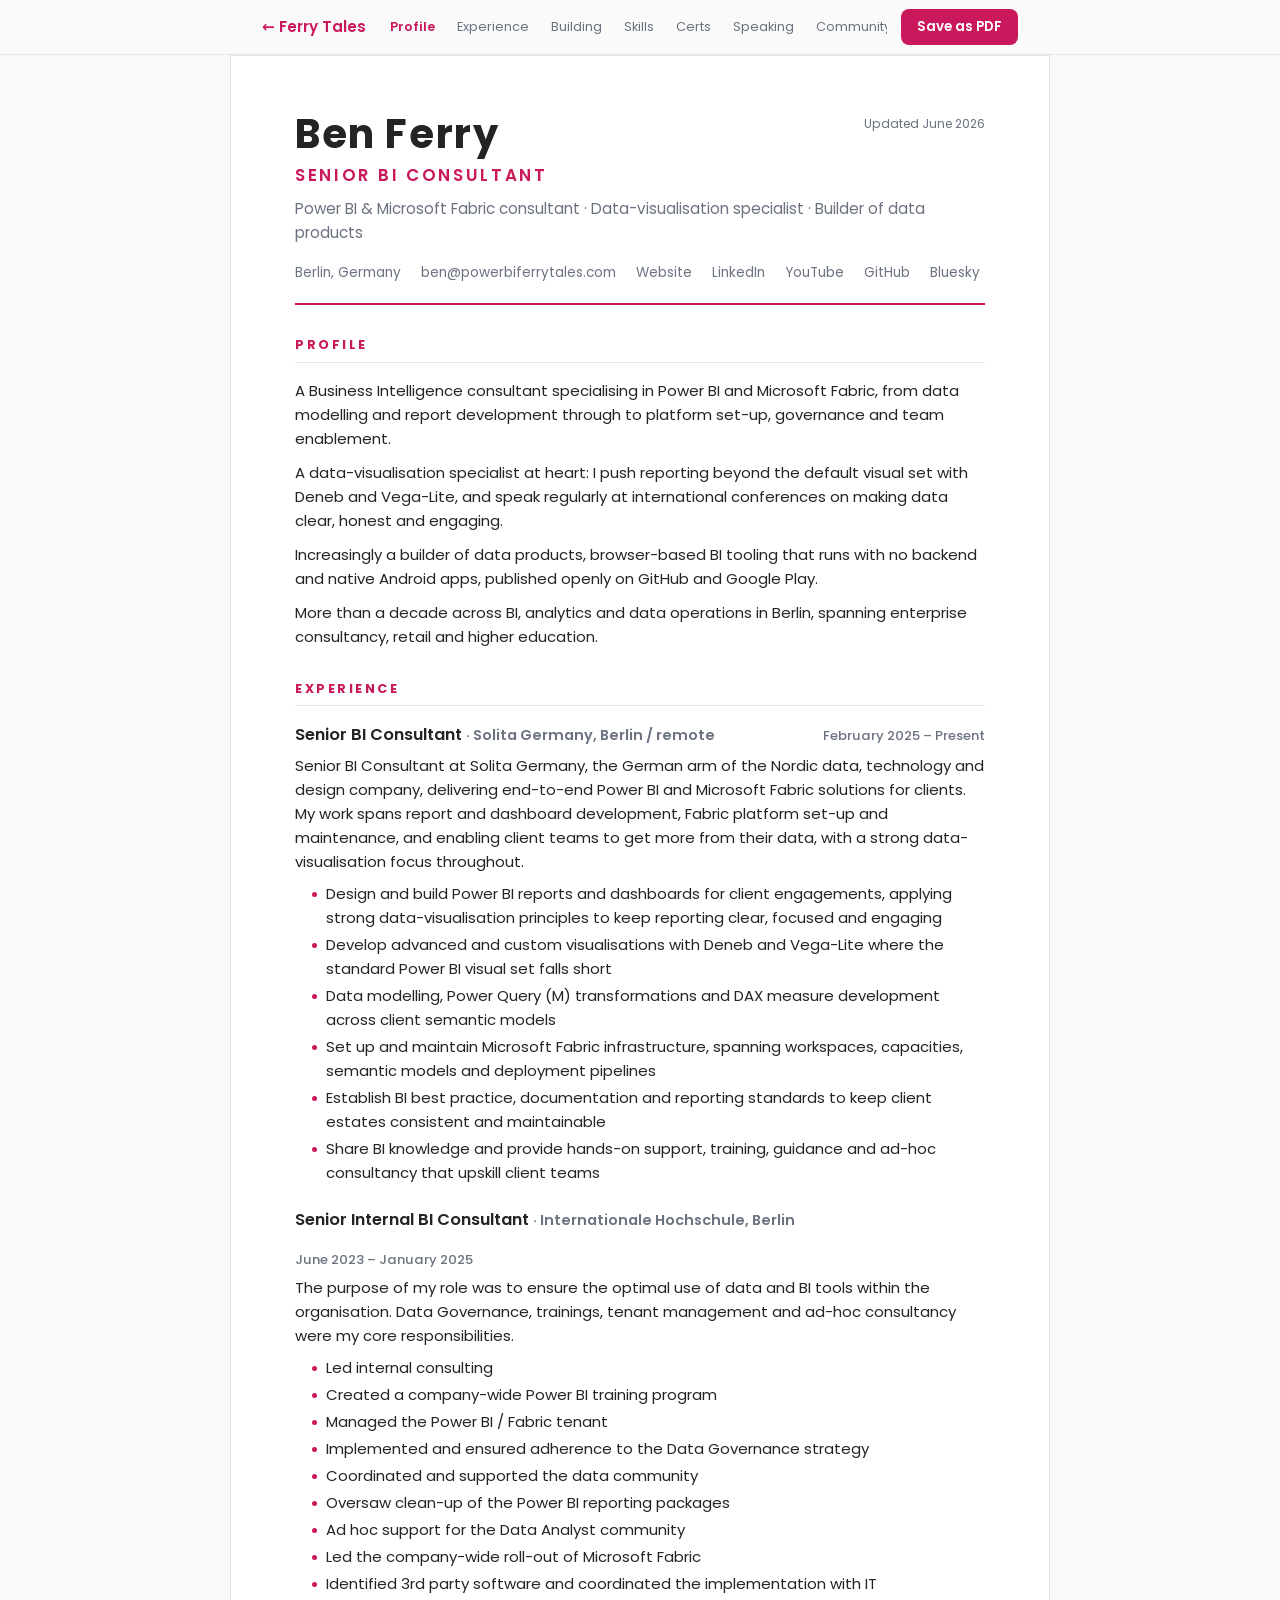
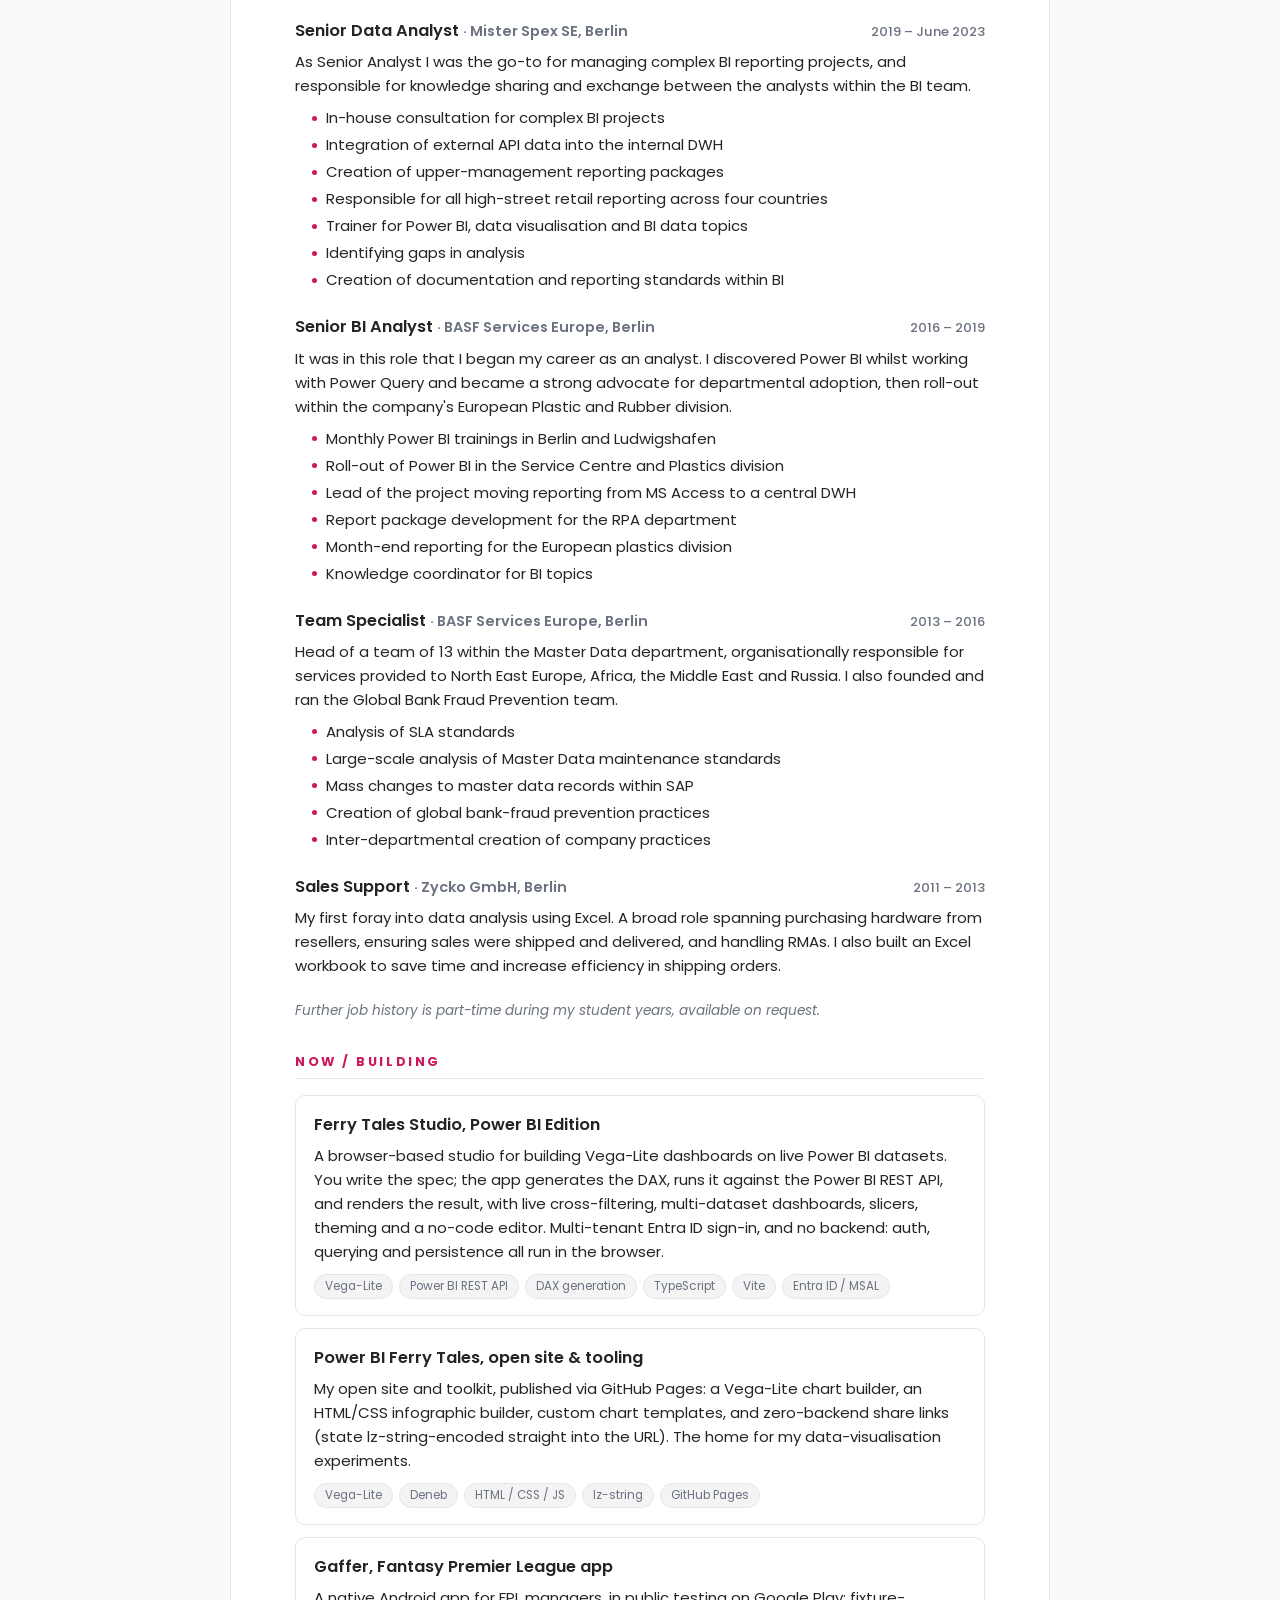
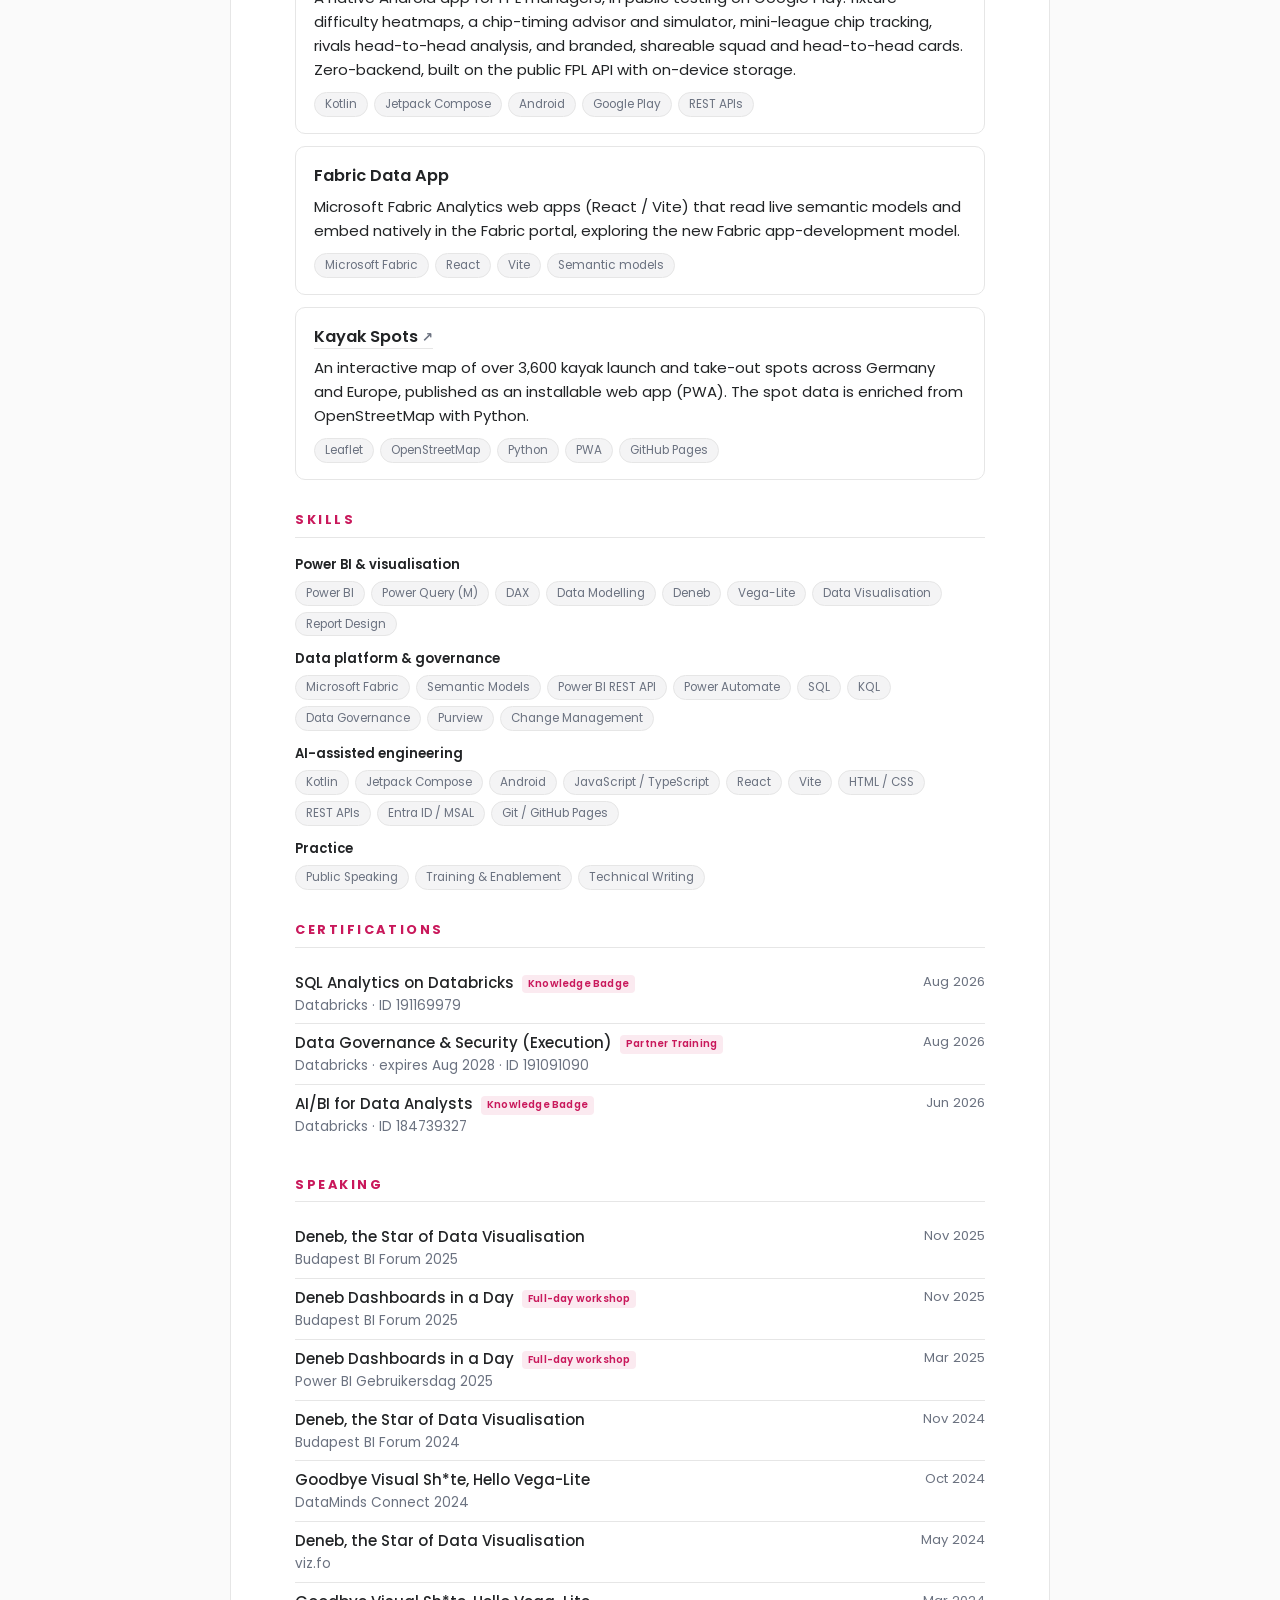
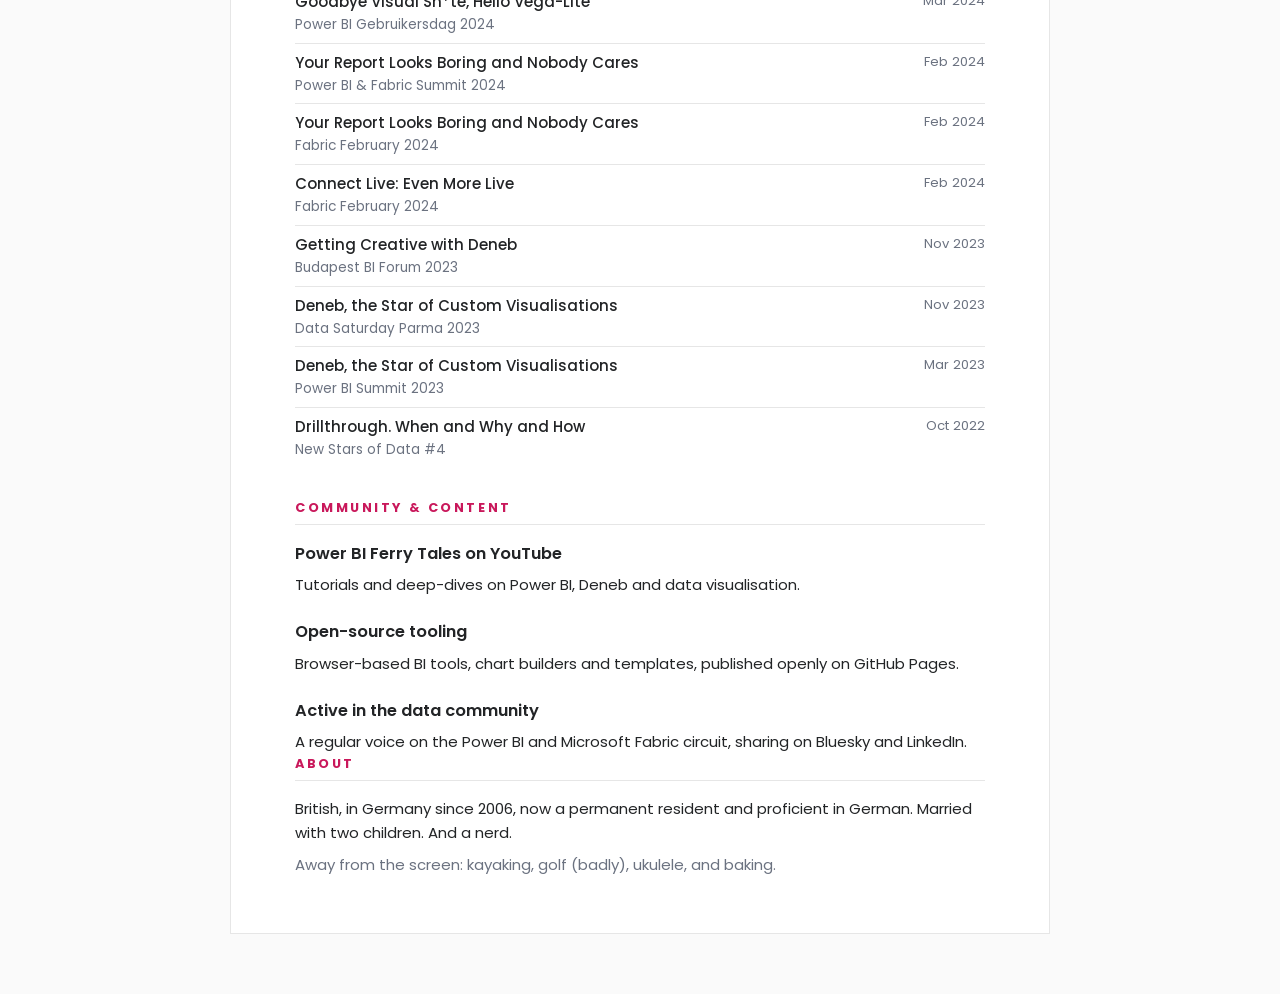
==== commit ff5662b1: "CV: drop Education, make About full-width prose Remove the Education section; render About (and hobb" ====
--- a/cv/index.html
+++ b/cv/index.html
@@ -133,6 +133,7 @@
     /* ── Two-up footer sections ── */
     .grid2{display:grid;grid-template-columns:1fr 1fr;gap:30px}
     .pill-list{display:flex;flex-wrap:wrap;gap:6px}
+    .footer .interests{color:var(--muted);margin-top:8px}
     .note{color:var(--muted);font-size:.85rem;font-style:italic;margin-top:10px}
 
     /* ── Website-feel touches (screen only) ── */
@@ -384,11 +385,8 @@
     { "name": "Open-source tooling", "blurb": "Browser-based BI tools, chart builders and templates, published openly on GitHub Pages." },
     { "name": "Active in the data community", "blurb": "A regular voice on the Power BI and Microsoft Fabric circuit, sharing on Bluesky and LinkedIn." }
   ],
-  "education": [
-    { "qualification": "Bachelor of Arts", "institution": "Northumbria University", "period": "2002 – 2006" }
-  ],
-  "about": ["British", "Moved to Germany in 2006", "German Permanent Residency", "Proficient in German", "Married with 2 children", "Nerd"],
-  "interests": ["Kayaking", "Plays golf badly", "Plays ukulele", "Loves to bake"]
+  "about": "British, in Germany since 2006, now a permanent resident and proficient in German. Married with two children. And a nerd.",
+  "interests": "Away from the screen: kayaking, golf (badly), ukulele, and baking."
 }
   </script>
 
@@ -488,23 +486,10 @@
     }
 
     function footerSections(cv){
-      const edu = (cv.education||[]).map(e=>`
-        <div class="entry">
-          <div class="entry-head">
-            <span class="entry-title">${esc(e.qualification)}</span>
-            <span class="entry-dates">${esc(e.period)}</span>
-          </div>
-          <div class="entry-org">${esc(e.institution)}</div>
-        </div>`).join('');
-      const about = (cv.about||[]).map(a=>`<span class="tag">${esc(a)}</span>`).join('');
-      const interests = (cv.interests||[]).map(a=>`<span class="tag">${esc(a)}</span>`).join('');
-      return `
-        <div class="grid2">
-          <section style="margin-top:0"><h2>Education</h2>${edu}</section>
-          <section style="margin-top:0"><h2>About</h2><div class="pill-list">${about}</div>
-            ${interests?`<h3 style="font-size:.82rem;font-weight:600;margin:14px 0 6px">Also</h3><div class="pill-list">${interests}</div>`:''}
-          </section>
-        </div>`;
+      const about = cv.about ? `<p>${esc(cv.about)}</p>` : '';
+      const interests = cv.interests ? `<p class="interests">${esc(cv.interests)}</p>` : '';
+      if(!about && !interests) return '';
+      return `<div class="footer"><section style="margin-top:0"><h2>About</h2>${about}${interests}</section></div>`;
     }
 
     function render(cv){
@@ -554,7 +539,7 @@
 
       // Scroll-reveal (sections + footer block)
       const revealEls = [...sections];
-      const footer = cvEl.querySelector('.grid2'); if(footer) revealEls.push(footer);
+      const footer = cvEl.querySelector('.footer'); if(footer) revealEls.push(footer);
       revealEls.forEach(el=>el.classList.add('reveal'));
       // Hard reveal: drop the .reveal hidden state entirely so visibility never
       // depends on a transition actually running (belt-and-braces for odd envs).
